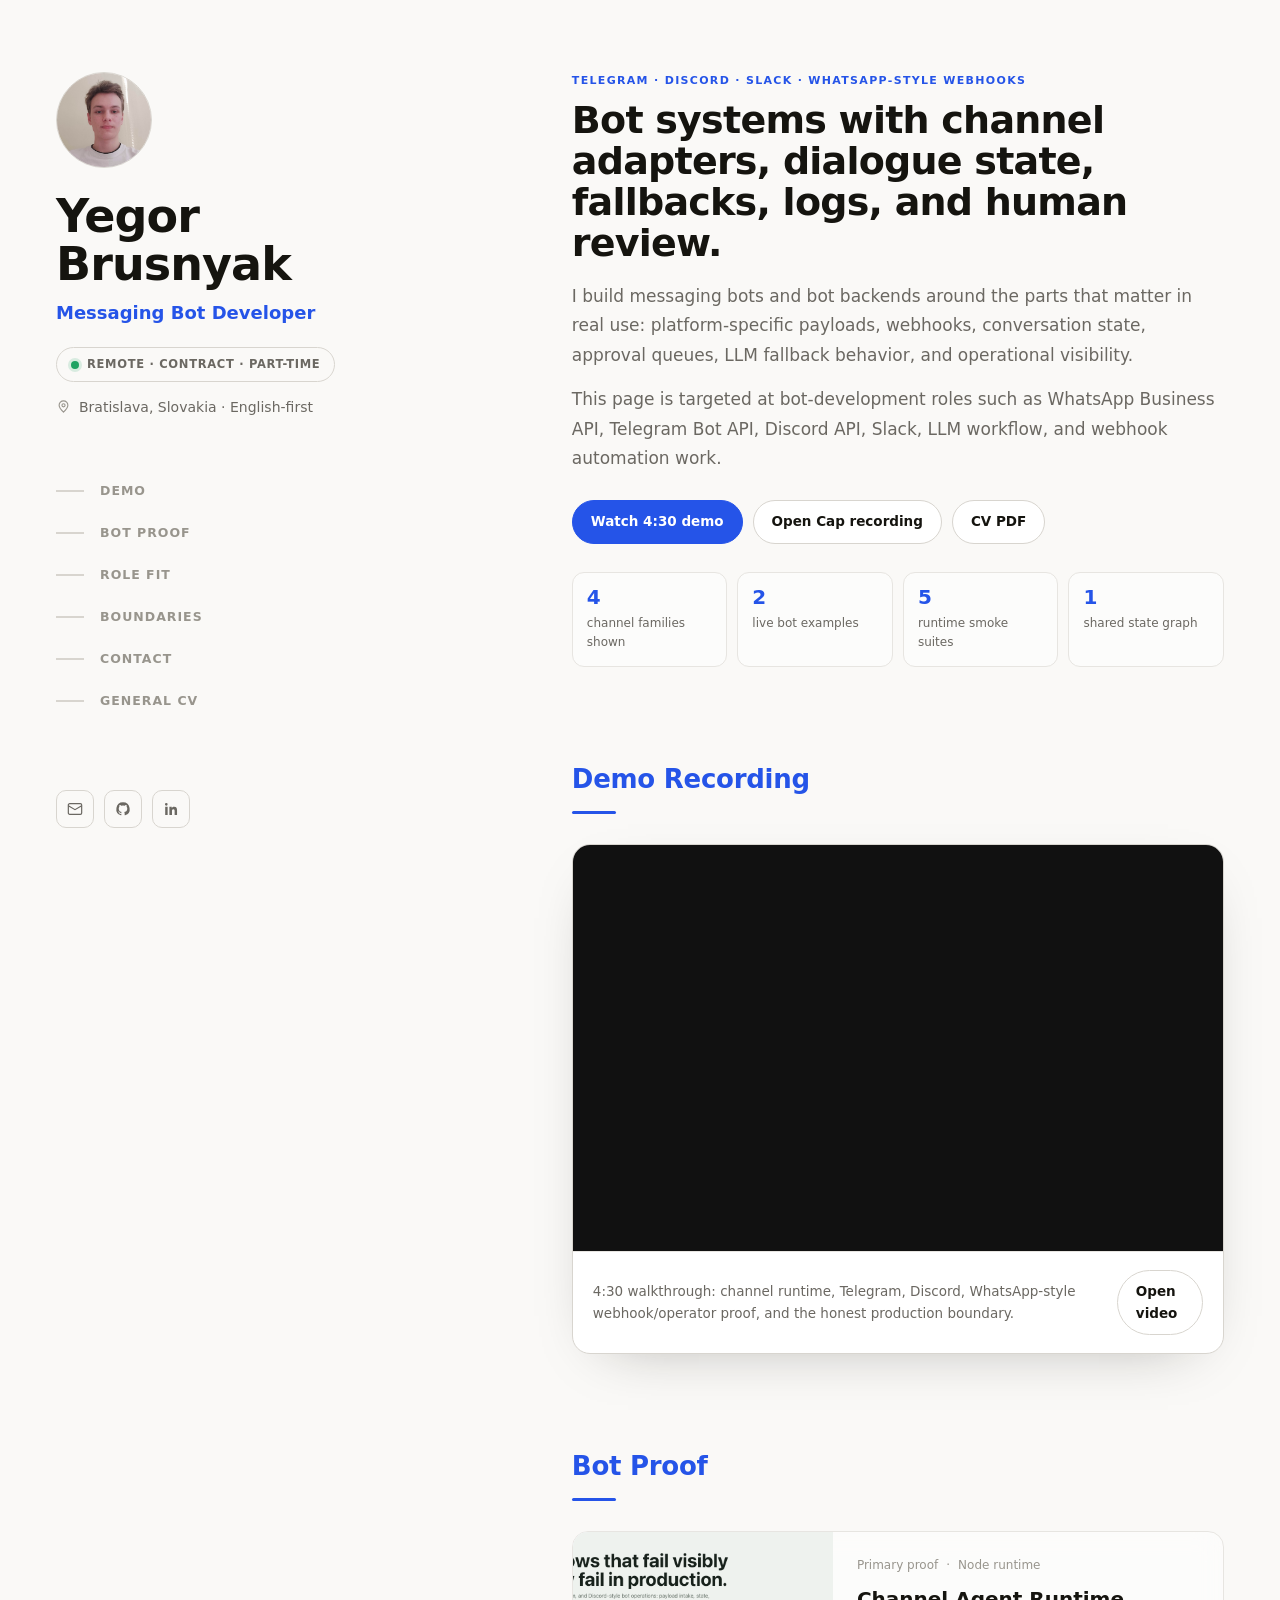
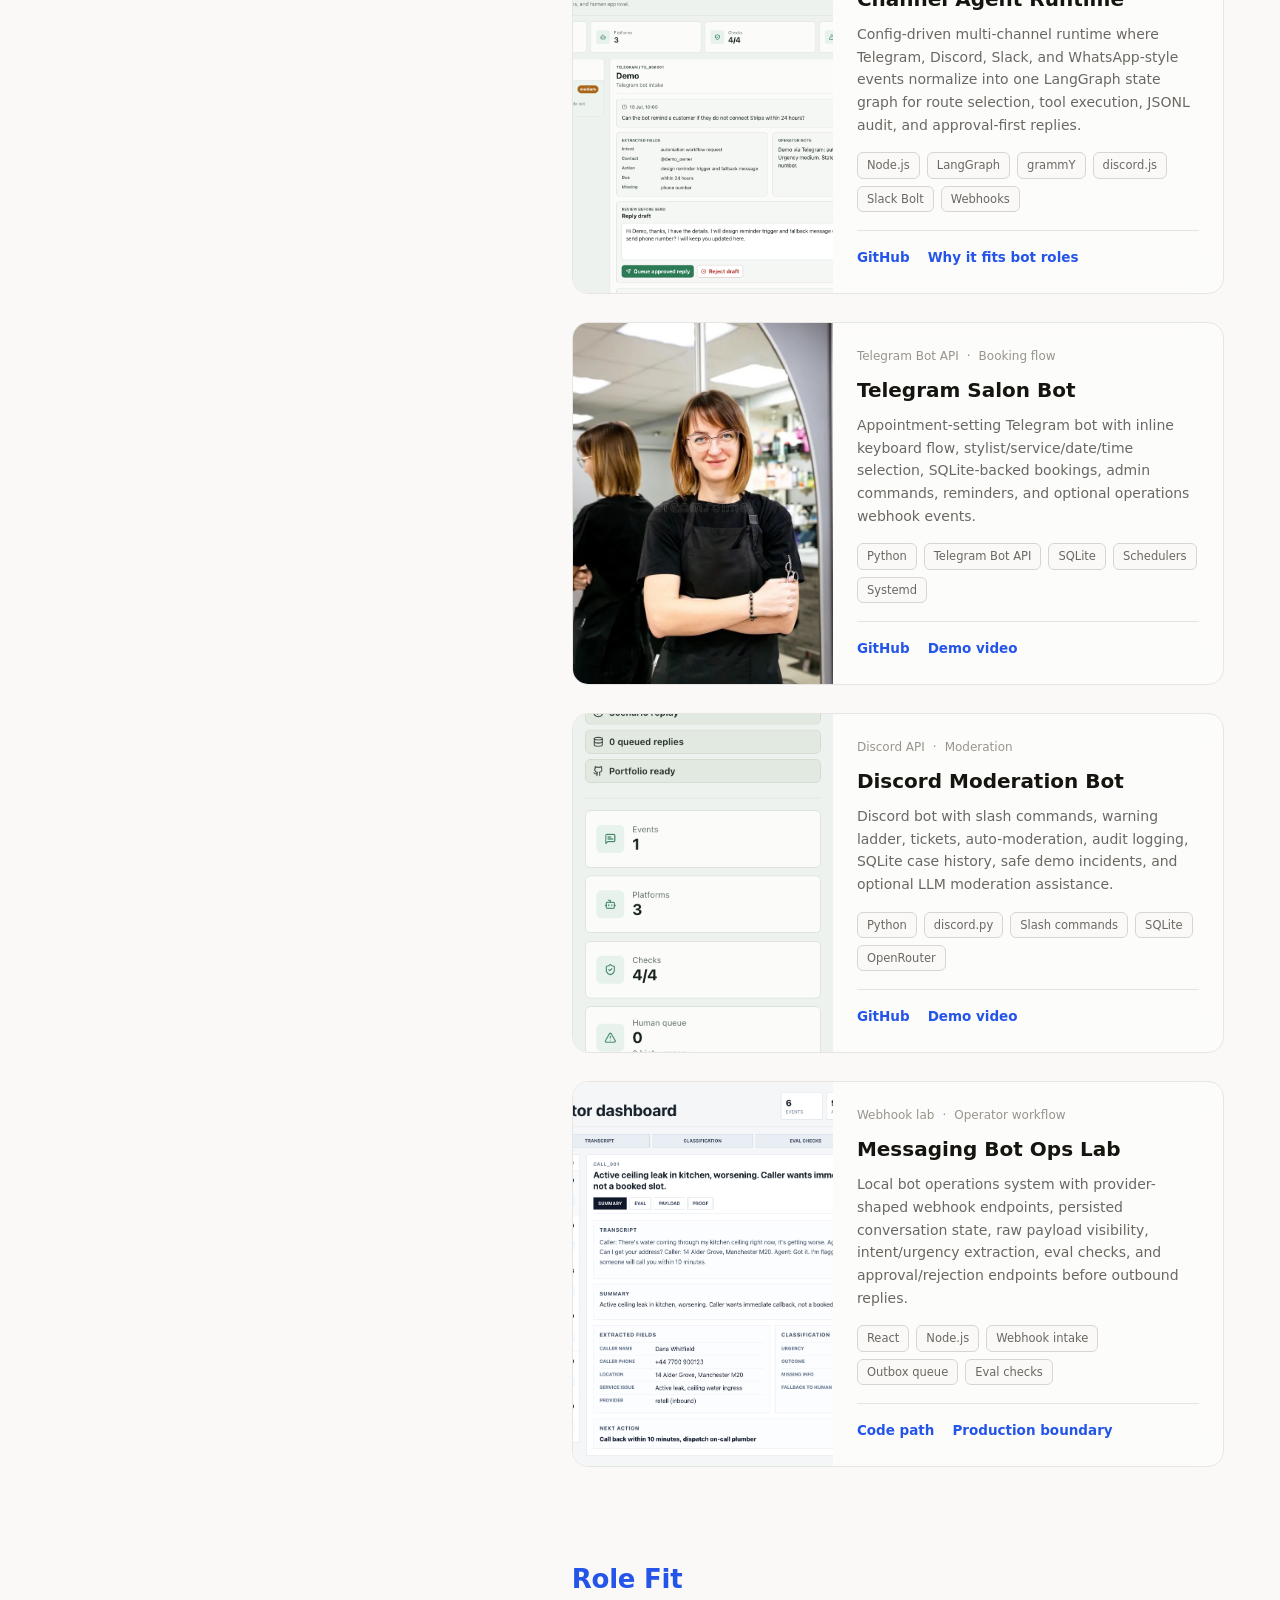
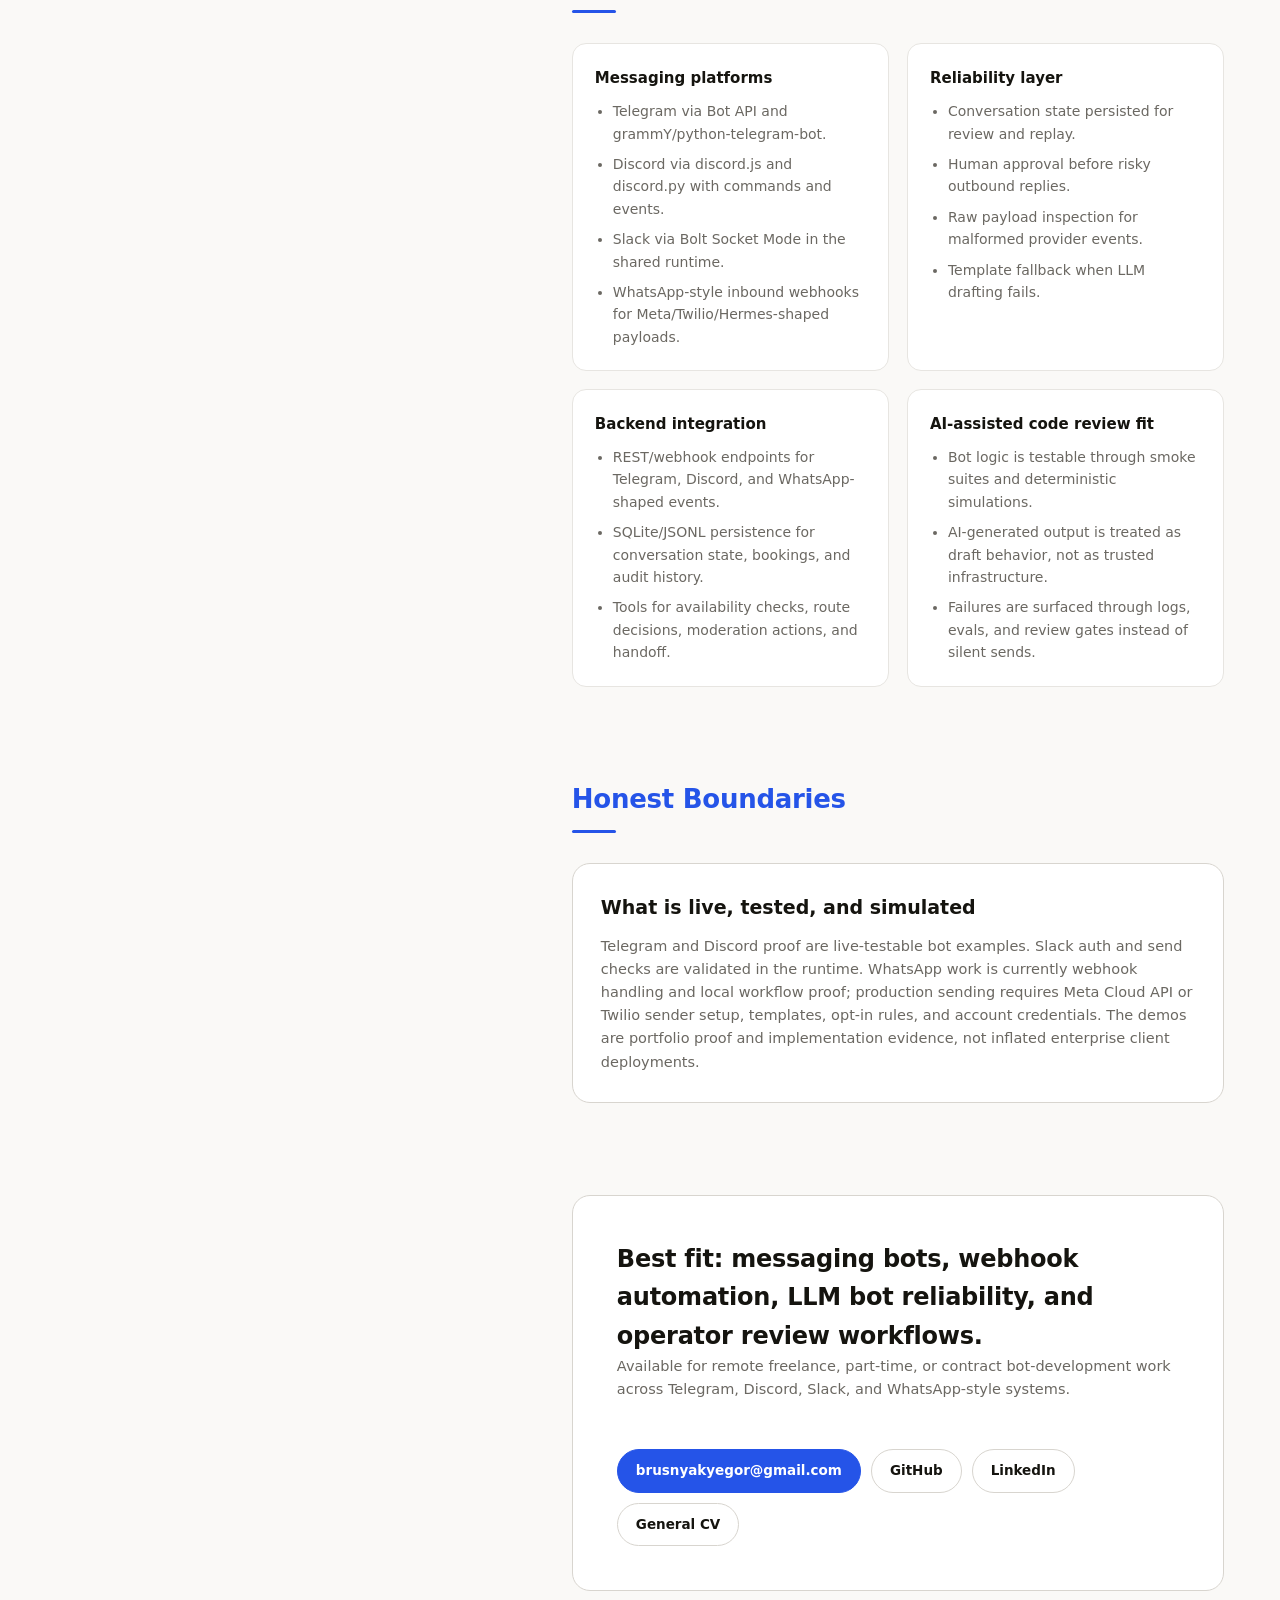
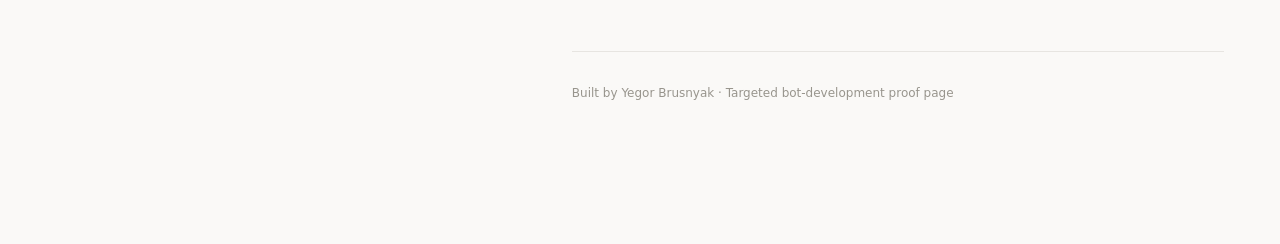
==== bot/index.html @ 36411462 "Add targeted bot proof CV page" ====
<!DOCTYPE html>
<html lang="en">
<head>
<meta charset="UTF-8">
<meta name="viewport" content="width=device-width, initial-scale=1.0">
<meta name="description" content="Yegor Brusnyak - messaging bot developer proof for Telegram, Discord, Slack, WhatsApp-style webhooks, LLM bot runtime, and operator workflows.">
<meta property="og:title" content="Yegor Brusnyak - Messaging Bot Developer">
<meta property="og:description" content="Telegram, Discord, Slack, WhatsApp-style webhooks, dialogue state, LLM fallback, logging, and approval-first bot workflows.">
<meta property="og:image" content="../assets/bot/messaging-ops-desktop.png">
<meta name="theme-color" content="#faf9f7">
<title>Yegor Brusnyak - Messaging Bot Developer</title>
<style>
  :root{
    --bg:#faf9f7;
    --panel:#ffffff;
    --border:#e7e5e1;
    --border-strong:#d8d5cf;
    --text:#15140f;
    --muted:#6b6862;
    --soft:#98958d;
    --accent:#2554e8;
    --accent-soft:rgba(37,84,232,0.08);
    --accent-line:rgba(37,84,232,0.18);
    --green:#1fa262;
    --sans:Inter,ui-sans-serif,system-ui,-apple-system,BlinkMacSystemFont,"Segoe UI",Arial,sans-serif;
  }
  *{box-sizing:border-box}
  html{scroll-behavior:smooth}
  body{margin:0;min-height:100vh;background:var(--bg);color:var(--text);font-family:var(--sans);line-height:1.6;-webkit-font-smoothing:antialiased}
  a{color:inherit;text-decoration:none}
  p,h1,h2,h3{margin:0}
  .page{max-width:1440px;margin:0 auto;padding:0 56px}
  .layout{display:flex;gap:72px}
  aside.sidebar{width:38%;min-width:320px;flex-shrink:0;position:sticky;top:0;align-self:flex-start;height:100vh;padding:72px 0;display:flex;flex-direction:column;justify-content:space-between}
  .portrait{width:96px;height:96px;border-radius:50%;overflow:hidden;border:1px solid var(--border-strong)}
  .portrait img{width:100%;height:100%;object-fit:cover;display:block}
  h1.name{font-size:46px;font-weight:800;letter-spacing:-0.02em;line-height:1.05;margin-top:24px}
  p.role{font-size:18px;font-weight:600;color:var(--accent);margin-top:10px}
  .status-pill{display:inline-flex;align-items:center;gap:8px;margin-top:20px;padding:7px 14px;border-radius:999px;border:1px solid var(--border-strong);font-size:11.5px;font-weight:700;letter-spacing:0.06em;text-transform:uppercase;color:var(--muted)}
  .status-dot{width:8px;height:8px;border-radius:50%;background:var(--green);box-shadow:0 0 0 3px rgba(31,162,98,0.15)}
  .loc-row{display:flex;align-items:center;gap:8px;margin-top:14px;font-size:14px;color:var(--muted)}
  .loc-row svg{width:15px;height:15px;color:var(--soft)}
  nav.side-nav{display:flex;flex-direction:column;margin-top:52px}
  nav.side-nav a{display:flex;align-items:center;gap:16px;padding:11px 0;font-size:12.5px;font-weight:700;letter-spacing:0.08em;text-transform:uppercase;color:var(--soft)}
  nav.side-nav a .tick{width:28px;height:2px;background:var(--border-strong);flex-shrink:0;transition:.2s}
  nav.side-nav a:hover{color:var(--text)}
  nav.side-nav a:hover .tick{width:44px;background:var(--accent)}
  .icon-row{display:flex;gap:10px}
  .icon-btn{width:38px;height:38px;border-radius:10px;display:flex;align-items:center;justify-content:center;border:1px solid var(--border-strong);color:var(--muted);transition:.15s}
  .icon-btn svg{width:16px;height:16px}
  .icon-btn:hover{border-color:var(--accent);color:var(--accent);background:var(--accent-soft)}
  main.content{width:62%;padding:72px 0 140px}
  section{padding-bottom:92px}
  section:last-of-type{padding-bottom:60px}
  .section-head{margin-bottom:30px}
  .eyebrow{font-size:11px;font-weight:800;letter-spacing:0.12em;text-transform:uppercase;color:var(--accent);margin-bottom:10px}
  h2.section-title{font-size:26px;font-weight:800;letter-spacing:-0.01em;color:var(--accent)}
  .section-underline{width:44px;height:3px;background:var(--accent);border-radius:2px;margin-top:10px}
  .hero h2{font-size:38px;line-height:1.08;letter-spacing:-0.02em;margin-bottom:18px}
  .hero p.lede{font-size:17px;line-height:1.75;color:var(--muted);max-width:66ch}
  .hero p.lede + p.lede{margin-top:14px}
  .hero-actions{display:flex;gap:10px;margin-top:26px;flex-wrap:wrap}
  .pill{display:inline-flex;align-items:center;gap:7px;padding:10px 18px;border-radius:999px;font-size:13.5px;font-weight:600;border:1px solid var(--border-strong);color:var(--text);background:var(--panel);transition:.15s}
  .pill.primary{background:var(--accent);border-color:var(--accent);color:#fff}
  .pill.primary:hover{opacity:.9}
  .pill:not(.primary):hover{border-color:var(--accent);color:var(--accent)}
  .proof-strip{display:grid;grid-template-columns:repeat(4,1fr);gap:10px;margin-top:28px}
  .proof-stat{border:1px solid var(--border);background:rgba(255,255,255,.52);border-radius:12px;padding:14px}
  .proof-stat strong{display:block;font-size:20px;line-height:1;color:var(--accent)}
  .proof-stat span{display:block;margin-top:7px;font-size:12px;color:var(--muted)}
  .video-frame{border:1px solid var(--border-strong);border-radius:18px;background:var(--panel);overflow:hidden;box-shadow:0 18px 60px -35px rgba(20,20,15,.4)}
  .video-aspect{aspect-ratio:16/10;background:#111}
  .video-aspect iframe{width:100%;height:100%;border:0;display:block}
  .video-caption{display:flex;align-items:center;justify-content:space-between;gap:16px;padding:18px 20px;border-top:1px solid var(--border)}
  .video-caption p{font-size:13.5px;color:var(--muted)}
  .project-grid{display:grid;grid-template-columns:1fr;gap:28px}
  .project-card{display:grid;grid-template-columns:minmax(220px,40%) 1fr;border:1px solid var(--border);border-radius:16px;overflow:hidden;background:rgba(255,255,255,.46);backdrop-filter:blur(14px);transition:.2s}
  .project-card:hover{border-color:var(--accent-line);box-shadow:0 14px 40px -24px rgba(20,20,15,.25);transform:translateY(-1px)}
  .project-media{min-height:230px;background:linear-gradient(135deg,#f1f3fb,#f8f6ee);position:relative}
  .project-media img{width:100%;height:100%;object-fit:cover;display:block;position:absolute;inset:0}
  .project-body{padding:24px}
  .project-meta{display:flex;align-items:center;gap:8px;font-size:12px;color:var(--soft);margin-bottom:8px}
  .project-body h3{font-size:20px;font-weight:750}
  .project-body p.desc{color:var(--muted);font-size:14px;margin-top:8px;line-height:1.62}
  .tags{display:flex;flex-wrap:wrap;gap:7px;margin-top:16px}
  .tags span{font-size:11.5px;color:var(--muted);border:1px solid var(--border-strong);padding:3px 9px;border-radius:6px;background:var(--bg)}
  .project-links{display:flex;gap:18px;flex-wrap:wrap;margin-top:18px;padding-top:16px;border-top:1px solid var(--border)}
  .project-links a{display:inline-flex;align-items:center;gap:7px;font-size:13.5px;font-weight:650;color:var(--accent)}
  .project-links a:hover{opacity:.72}
  .matrix{display:grid;grid-template-columns:1fr 1fr;gap:18px}
  .matrix-card{border:1px solid var(--border);background:var(--panel);border-radius:14px;padding:22px}
  .matrix-card h3{font-size:15px;font-weight:760;margin-bottom:10px}
  .matrix-card p,.matrix-card li{font-size:14px;color:var(--muted)}
  .matrix-card ul{margin:0;padding-left:18px;display:flex;flex-direction:column;gap:8px}
  .boundary{border:1px solid var(--border-strong);border-radius:18px;background:var(--panel);padding:28px}
  .boundary h3{font-size:19px;margin-bottom:12px}
  .boundary p{color:var(--muted);font-size:14.5px;max-width:70ch}
  .contact-card{border:1px solid var(--border-strong);border-radius:18px;background:var(--panel);padding:44px;display:flex;flex-direction:column;gap:22px;align-items:flex-start}
  .contact-card h2{font-size:24px;font-weight:800;max-width:34ch;letter-spacing:-0.01em}
  .contact-card p{color:var(--muted);font-size:14.5px}
  footer.foot{color:var(--soft);font-size:12px;padding-top:32px;border-top:1px solid var(--border)}
  @media (max-width:960px){
    .page{padding:0 20px}
    .layout{flex-direction:column;gap:0}
    aside.sidebar{width:100%;min-width:0;position:relative;height:auto;padding:44px 0 32px}
    main.content{width:100%;padding:0 0 90px}
    .proof-strip,.matrix{grid-template-columns:1fr 1fr}
    .project-card{grid-template-columns:1fr}
    .project-media{min-height:210px}
  }
  @media (max-width:620px){
    .hero h2{font-size:31px}
    .proof-strip,.matrix{grid-template-columns:1fr}
    .video-caption{align-items:flex-start;flex-direction:column}
    .contact-card{padding:28px}
  }
</style>
</head>
<body>
<div class="page">
  <div class="layout">
    <aside class="sidebar">
      <div>
        <div class="portrait"><img src="../assets/yegor-portrait.jpg" alt="Portrait of Yegor Brusnyak"></div>
        <h1 class="name">Yegor<br>Brusnyak</h1>
        <p class="role">Messaging Bot Developer</p>
        <div class="status-pill"><span class="status-dot"></span>Remote · Contract · Part-time</div>
        <div class="loc-row">
          <svg viewBox="0 0 24 24" fill="none" stroke="currentColor" stroke-width="1.8"><path d="M12 21s7-6.5 7-11a7 7 0 1 0-14 0c0 4.5 7 11 7 11Z"/><circle cx="12" cy="10" r="2.5"/></svg>
          Bratislava, Slovakia · English-first
        </div>
        <nav class="side-nav" aria-label="Section navigation">
          <a href="#demo"><span class="tick"></span>Demo</a>
          <a href="#projects"><span class="tick"></span>Bot Proof</a>
          <a href="#fit"><span class="tick"></span>Role Fit</a>
          <a href="#boundaries"><span class="tick"></span>Boundaries</a>
          <a href="#contact"><span class="tick"></span>Contact</a>
          <a href="../"><span class="tick"></span>General CV</a>
        </nav>
      </div>
      <div class="icon-row" aria-label="Profile links">
        <a class="icon-btn" href="mailto:brusnyakyegor@gmail.com" aria-label="Email" title="Email">
          <svg viewBox="0 0 24 24" fill="none" stroke="currentColor" stroke-width="1.8"><rect x="2" y="4" width="20" height="16" rx="2"/><path d="m2 7 10 6 10-6"/></svg>
        </a>
        <a class="icon-btn" href="https://github.com/brusnyak" target="_blank" rel="noopener" aria-label="GitHub" title="GitHub">
          <svg viewBox="0 0 24 24" fill="currentColor"><path d="M12 2a10 10 0 0 0-3.16 19.49c.5.09.68-.22.68-.48v-1.7c-2.78.6-3.37-1.34-3.37-1.34-.46-1.16-1.11-1.47-1.11-1.47-.9-.62.07-.6.07-.6 1 .07 1.53 1.03 1.53 1.03.9 1.52 2.34 1.08 2.91.83.09-.65.35-1.09.63-1.34-2.22-.25-4.56-1.11-4.56-4.94 0-1.09.39-1.98 1.03-2.68-.1-.25-.45-1.27.1-2.65 0 0 .84-.27 2.75 1.02a9.4 9.4 0 0 1 5 0c1.91-1.3 2.75-1.02 2.75-1.02.55 1.38.2 2.4.1 2.65.64.7 1.03 1.59 1.03 2.68 0 3.84-2.34 4.68-4.57 4.93.36.31.68.92.68 1.85v2.74c0 .27.18.58.69.48A10 10 0 0 0 12 2Z"/></svg>
        </a>
        <a class="icon-btn" href="https://linkedin.com/in/yegor-brusnyak" target="_blank" rel="noopener" aria-label="LinkedIn" title="LinkedIn">
          <svg viewBox="0 0 24 24" fill="currentColor"><path d="M6.94 5a2 2 0 1 1-4-.02 2 2 0 0 1 4 .02ZM3.3 8.75h3.66V21H3.3V8.75Zm6.28 0h3.51v1.68h.05c.49-.92 1.7-1.9 3.5-1.9 3.75 0 4.44 2.47 4.44 5.68V21h-3.66v-5.5c0-1.31-.02-3-1.83-3-1.83 0-2.11 1.43-2.11 2.9V21H9.58V8.75Z"/></svg>
        </a>
      </div>
    </aside>

    <main class="content">
      <section class="hero" id="top">
        <div class="eyebrow">Telegram · Discord · Slack · WhatsApp-style Webhooks</div>
        <h2>Bot systems with channel adapters, dialogue state, fallbacks, logs, and human review.</h2>
        <p class="lede">I build messaging bots and bot backends around the parts that matter in real use: platform-specific payloads, webhooks, conversation state, approval queues, LLM fallback behavior, and operational visibility.</p>
        <p class="lede">This page is targeted at bot-development roles such as WhatsApp Business API, Telegram Bot API, Discord API, Slack, LLM workflow, and webhook automation work.</p>
        <div class="hero-actions">
          <a class="pill primary" href="#demo">Watch 4:30 demo</a>
          <a class="pill" href="https://cap.link/wev10nak3j6y2cw" target="_blank" rel="noopener">Open Cap recording</a>
          <a class="pill" href="../assets/yegor-brusnyak-cv.pdf" target="_blank" rel="noopener">CV PDF</a>
        </div>
        <div class="proof-strip" aria-label="Proof summary">
          <div class="proof-stat"><strong>4</strong><span>channel families shown</span></div>
          <div class="proof-stat"><strong>2</strong><span>live bot examples</span></div>
          <div class="proof-stat"><strong>5</strong><span>runtime smoke suites</span></div>
          <div class="proof-stat"><strong>1</strong><span>shared state graph</span></div>
        </div>
      </section>

      <section id="demo">
        <div class="section-head">
          <h2 class="section-title">Demo Recording</h2>
          <div class="section-underline"></div>
        </div>
        <div class="video-frame">
          <div class="video-aspect">
            <iframe src="https://cap.so/embed/wev10nak3j6y2cw" title="Bot Demo by Yegor Brusnyak" allow="fullscreen; picture-in-picture" allowfullscreen loading="lazy"></iframe>
          </div>
          <div class="video-caption">
            <p>4:30 walkthrough: channel runtime, Telegram, Discord, WhatsApp-style webhook/operator proof, and the honest production boundary.</p>
            <a class="pill" href="https://cap.link/wev10nak3j6y2cw" target="_blank" rel="noopener">Open video</a>
          </div>
        </div>
      </section>

      <section id="projects">
        <div class="section-head">
          <h2 class="section-title">Bot Proof</h2>
          <div class="section-underline"></div>
        </div>
        <div class="project-grid">
          <article class="project-card">
            <div class="project-media"><img src="../assets/bot/messaging-ops-desktop.png" alt="Messaging Bot Ops Lab dashboard"></div>
            <div class="project-body">
              <div class="project-meta"><span>Primary proof</span><span>·</span><span>Node runtime</span></div>
              <h3>Channel Agent Runtime</h3>
              <p class="desc">Config-driven multi-channel runtime where Telegram, Discord, Slack, and WhatsApp-style events normalize into one LangGraph state graph for route selection, tool execution, JSONL audit, and approval-first replies.</p>
              <div class="tags"><span>Node.js</span><span>LangGraph</span><span>grammY</span><span>discord.js</span><span>Slack Bolt</span><span>Webhooks</span></div>
              <div class="project-links">
                <a href="https://github.com/brusnyak/channel-agent-runtime" target="_blank" rel="noopener">GitHub</a>
                <a href="#fit">Why it fits bot roles</a>
              </div>
            </div>
          </article>

          <article class="project-card">
            <div class="project-media"><img src="../assets/bot/telegram-salon.jpg" alt="Telegram Salon Bot booking flow"></div>
            <div class="project-body">
              <div class="project-meta"><span>Telegram Bot API</span><span>·</span><span>Booking flow</span></div>
              <h3>Telegram Salon Bot</h3>
              <p class="desc">Appointment-setting Telegram bot with inline keyboard flow, stylist/service/date/time selection, SQLite-backed bookings, admin commands, reminders, and optional operations webhook events.</p>
              <div class="tags"><span>Python</span><span>Telegram Bot API</span><span>SQLite</span><span>Schedulers</span><span>Systemd</span></div>
              <div class="project-links">
                <a href="https://github.com/brusnyak/telegram-salon-bot" target="_blank" rel="noopener">GitHub</a>
                <a href="https://youtu.be/tlSO3s49Gfw" target="_blank" rel="noopener">Demo video</a>
              </div>
            </div>
          </article>

          <article class="project-card">
            <div class="project-media"><img src="../assets/bot/messaging-ops-mobile.png" alt="Mobile view of messaging bot operator dashboard"></div>
            <div class="project-body">
              <div class="project-meta"><span>Discord API</span><span>·</span><span>Moderation</span></div>
              <h3>Discord Moderation Bot</h3>
              <p class="desc">Discord bot with slash commands, warning ladder, tickets, auto-moderation, audit logging, SQLite case history, safe demo incidents, and optional LLM moderation assistance.</p>
              <div class="tags"><span>Python</span><span>discord.py</span><span>Slash commands</span><span>SQLite</span><span>OpenRouter</span></div>
              <div class="project-links">
                <a href="https://github.com/brusnyak/discord-mod-bot" target="_blank" rel="noopener">GitHub</a>
                <a href="https://youtu.be/f7ZKzBm6PHg" target="_blank" rel="noopener">Demo video</a>
              </div>
            </div>
          </article>

          <article class="project-card">
            <div class="project-media"><img src="../assets/bot/real-call-lab-desktop.png" alt="Real call recovery lab dashboard"></div>
            <div class="project-body">
              <div class="project-meta"><span>Webhook lab</span><span>·</span><span>Operator workflow</span></div>
              <h3>Messaging Bot Ops Lab</h3>
              <p class="desc">Local bot operations system with provider-shaped webhook endpoints, persisted conversation state, raw payload visibility, intent/urgency extraction, eval checks, and approval/rejection endpoints before outbound replies.</p>
              <div class="tags"><span>React</span><span>Node.js</span><span>Webhook intake</span><span>Outbox queue</span><span>Eval checks</span></div>
              <div class="project-links">
                <a href="https://github.com/brusnyak/jobiz/tree/main/apps/messaging-bot-ops-lab" target="_blank" rel="noopener">Code path</a>
                <a href="#boundaries">Production boundary</a>
              </div>
            </div>
          </article>
        </div>
      </section>

      <section id="fit">
        <div class="section-head">
          <h2 class="section-title">Role Fit</h2>
          <div class="section-underline"></div>
        </div>
        <div class="matrix">
          <div class="matrix-card">
            <h3>Messaging platforms</h3>
            <ul>
              <li>Telegram via Bot API and grammY/python-telegram-bot.</li>
              <li>Discord via discord.js and discord.py with commands and events.</li>
              <li>Slack via Bolt Socket Mode in the shared runtime.</li>
              <li>WhatsApp-style inbound webhooks for Meta/Twilio/Hermes-shaped payloads.</li>
            </ul>
          </div>
          <div class="matrix-card">
            <h3>Reliability layer</h3>
            <ul>
              <li>Conversation state persisted for review and replay.</li>
              <li>Human approval before risky outbound replies.</li>
              <li>Raw payload inspection for malformed provider events.</li>
              <li>Template fallback when LLM drafting fails.</li>
            </ul>
          </div>
          <div class="matrix-card">
            <h3>Backend integration</h3>
            <ul>
              <li>REST/webhook endpoints for Telegram, Discord, and WhatsApp-shaped events.</li>
              <li>SQLite/JSONL persistence for conversation state, bookings, and audit history.</li>
              <li>Tools for availability checks, route decisions, moderation actions, and handoff.</li>
            </ul>
          </div>
          <div class="matrix-card">
            <h3>AI-assisted code review fit</h3>
            <ul>
              <li>Bot logic is testable through smoke suites and deterministic simulations.</li>
              <li>AI-generated output is treated as draft behavior, not as trusted infrastructure.</li>
              <li>Failures are surfaced through logs, evals, and review gates instead of silent sends.</li>
            </ul>
          </div>
        </div>
      </section>

      <section id="boundaries">
        <div class="section-head">
          <h2 class="section-title">Honest Boundaries</h2>
          <div class="section-underline"></div>
        </div>
        <div class="boundary">
          <h3>What is live, tested, and simulated</h3>
          <p>Telegram and Discord proof are live-testable bot examples. Slack auth and send checks are validated in the runtime. WhatsApp work is currently webhook handling and local workflow proof; production sending requires Meta Cloud API or Twilio sender setup, templates, opt-in rules, and account credentials. The demos are portfolio proof and implementation evidence, not inflated enterprise client deployments.</p>
        </div>
      </section>

      <section id="contact">
        <div class="contact-card">
          <div>
            <h2>Best fit: messaging bots, webhook automation, LLM bot reliability, and operator review workflows.</h2>
            <p>Available for remote freelance, part-time, or contract bot-development work across Telegram, Discord, Slack, and WhatsApp-style systems.</p>
          </div>
          <div class="hero-actions">
            <a class="pill primary" href="mailto:brusnyakyegor@gmail.com">brusnyakyegor@gmail.com</a>
            <a class="pill" href="https://github.com/brusnyak" target="_blank" rel="noopener">GitHub</a>
            <a class="pill" href="https://linkedin.com/in/yegor-brusnyak" target="_blank" rel="noopener">LinkedIn</a>
            <a class="pill" href="../">General CV</a>
          </div>
        </div>
      </section>

      <footer class="foot">Built by Yegor Brusnyak · Targeted bot-development proof page</footer>
    </main>
  </div>
</div>
</body>
</html>
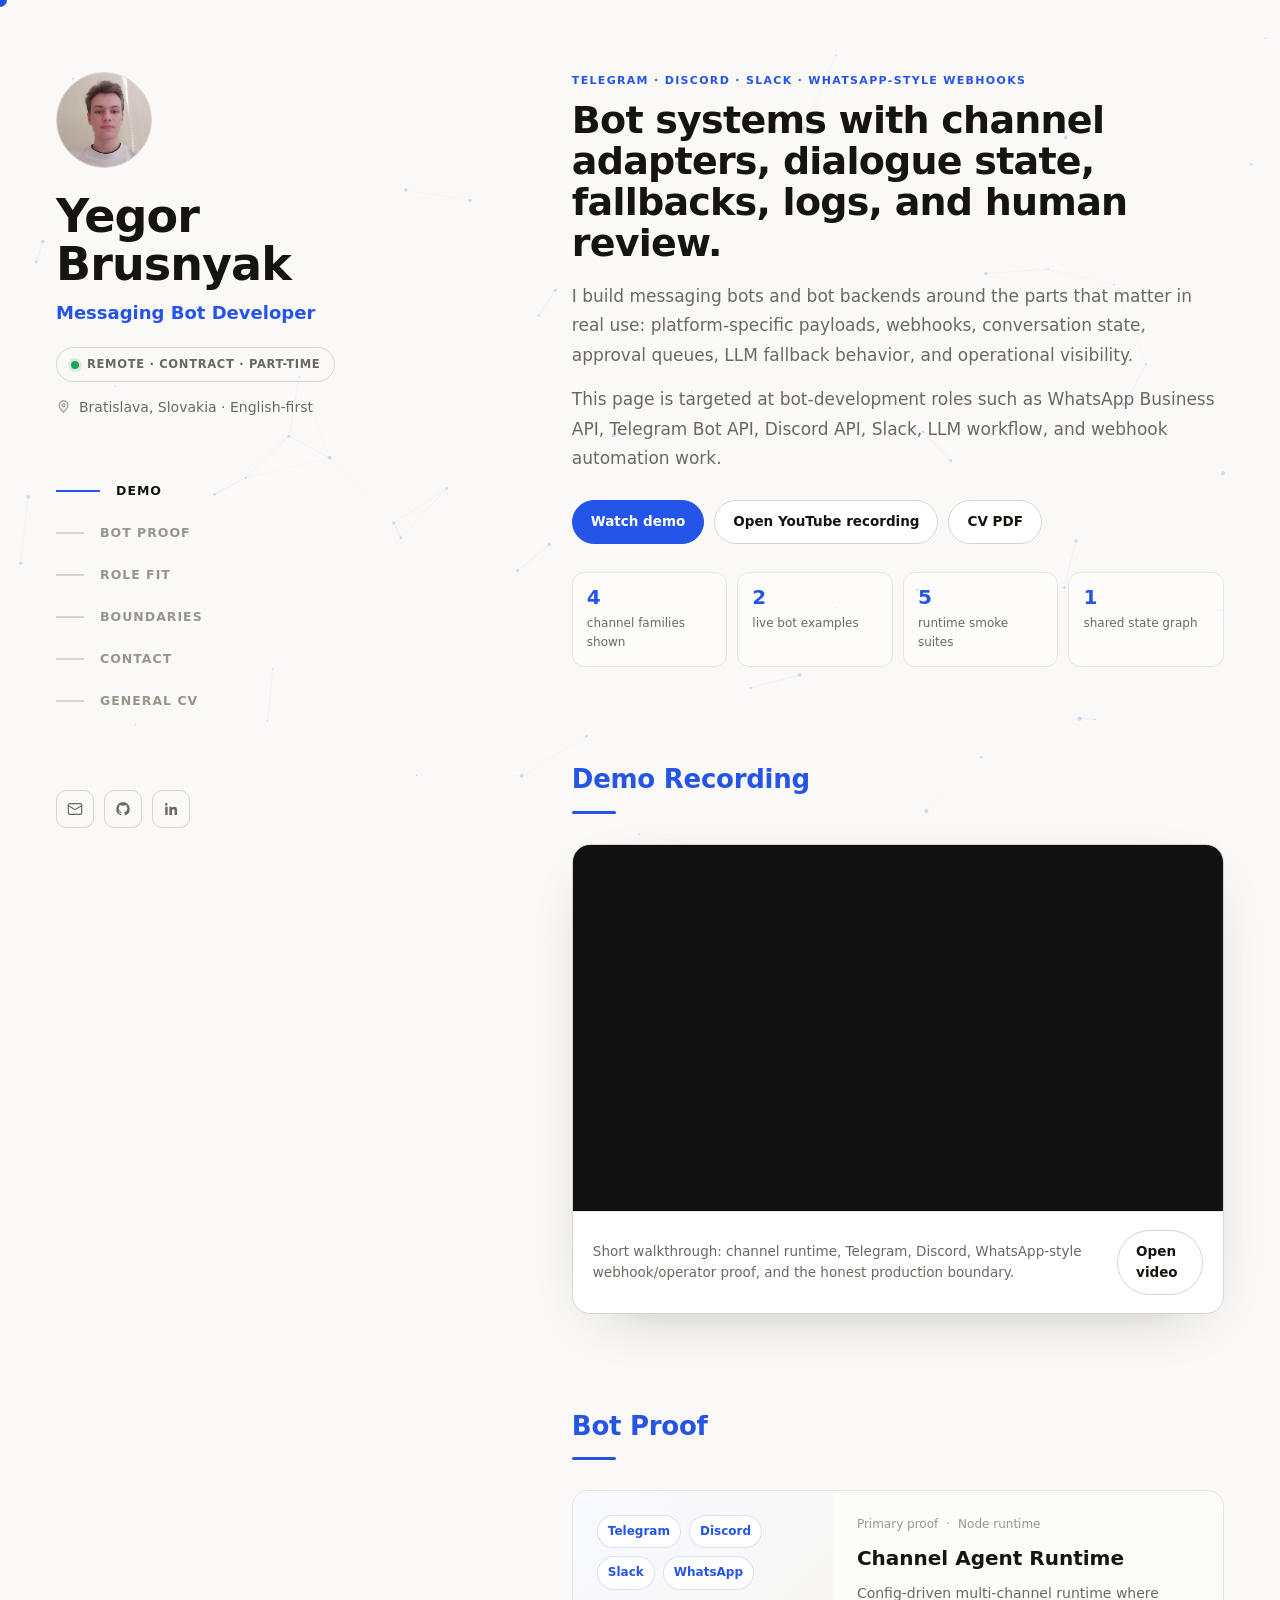
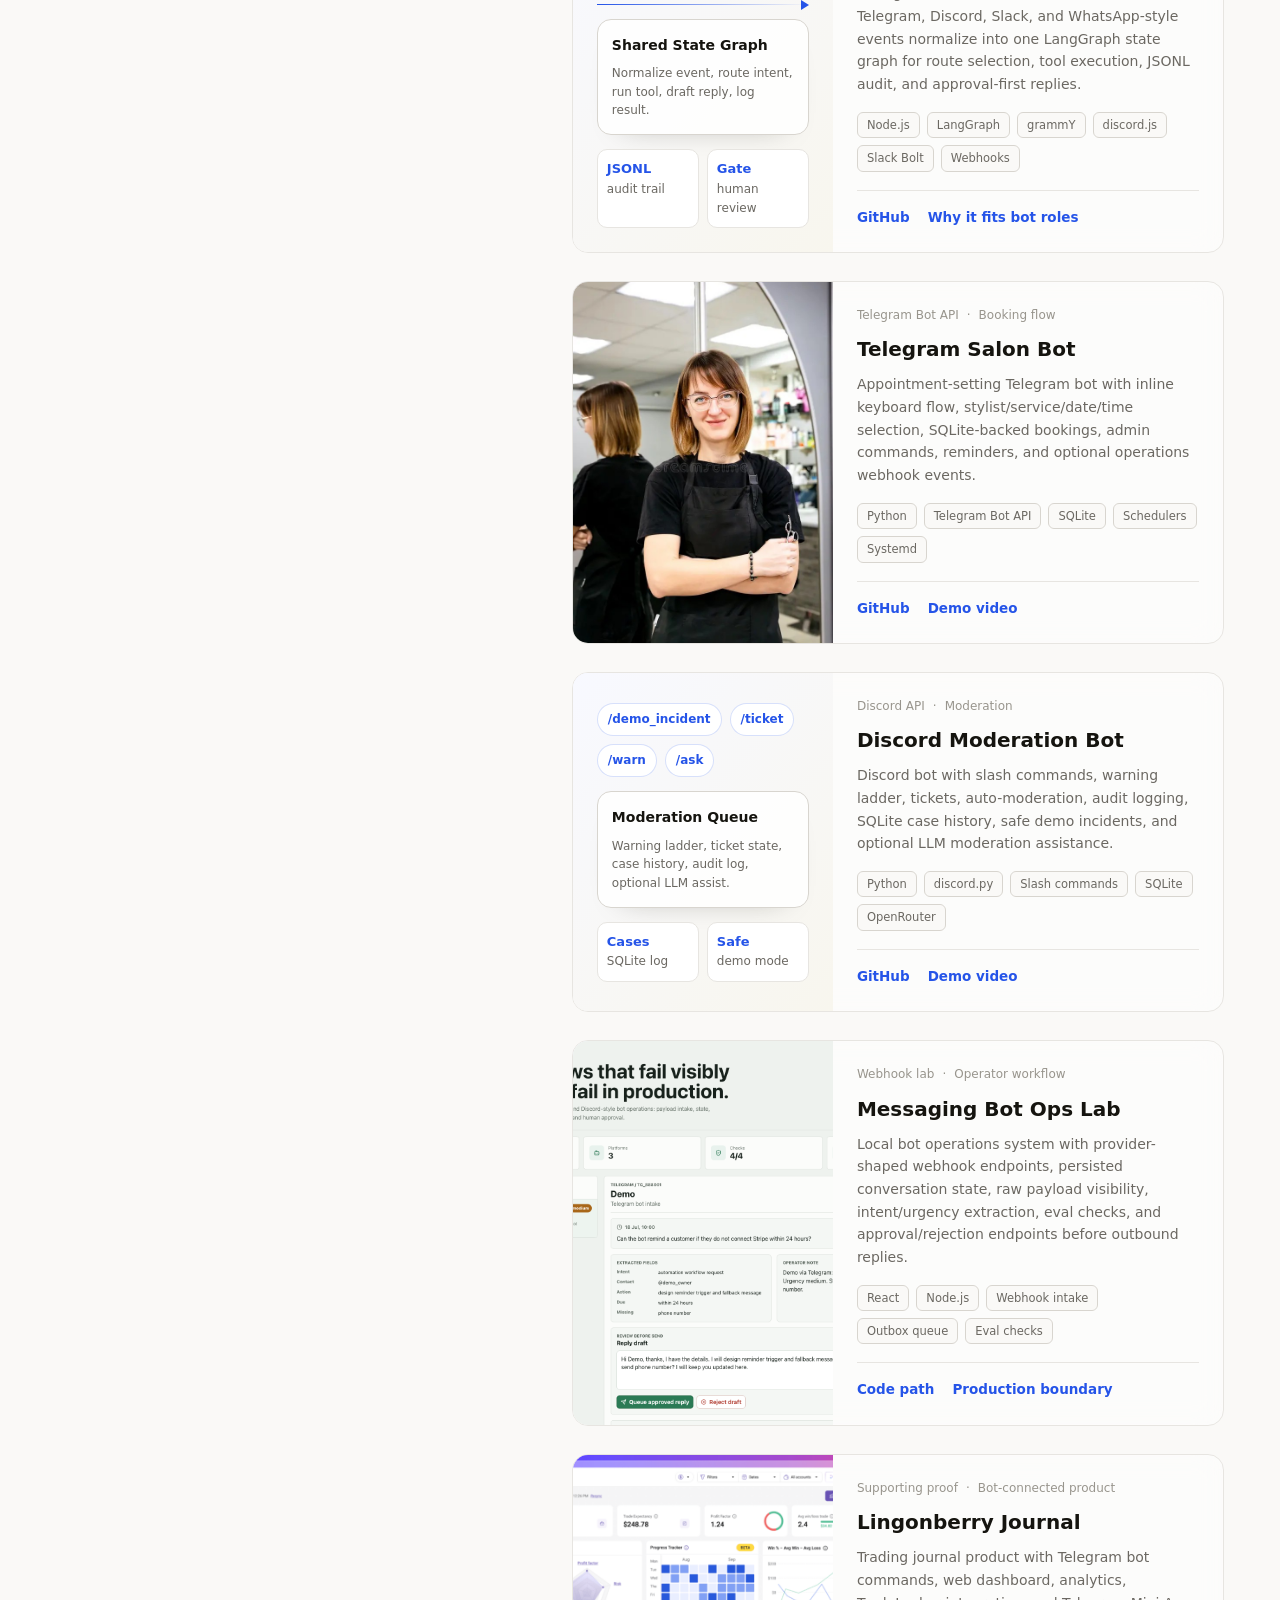
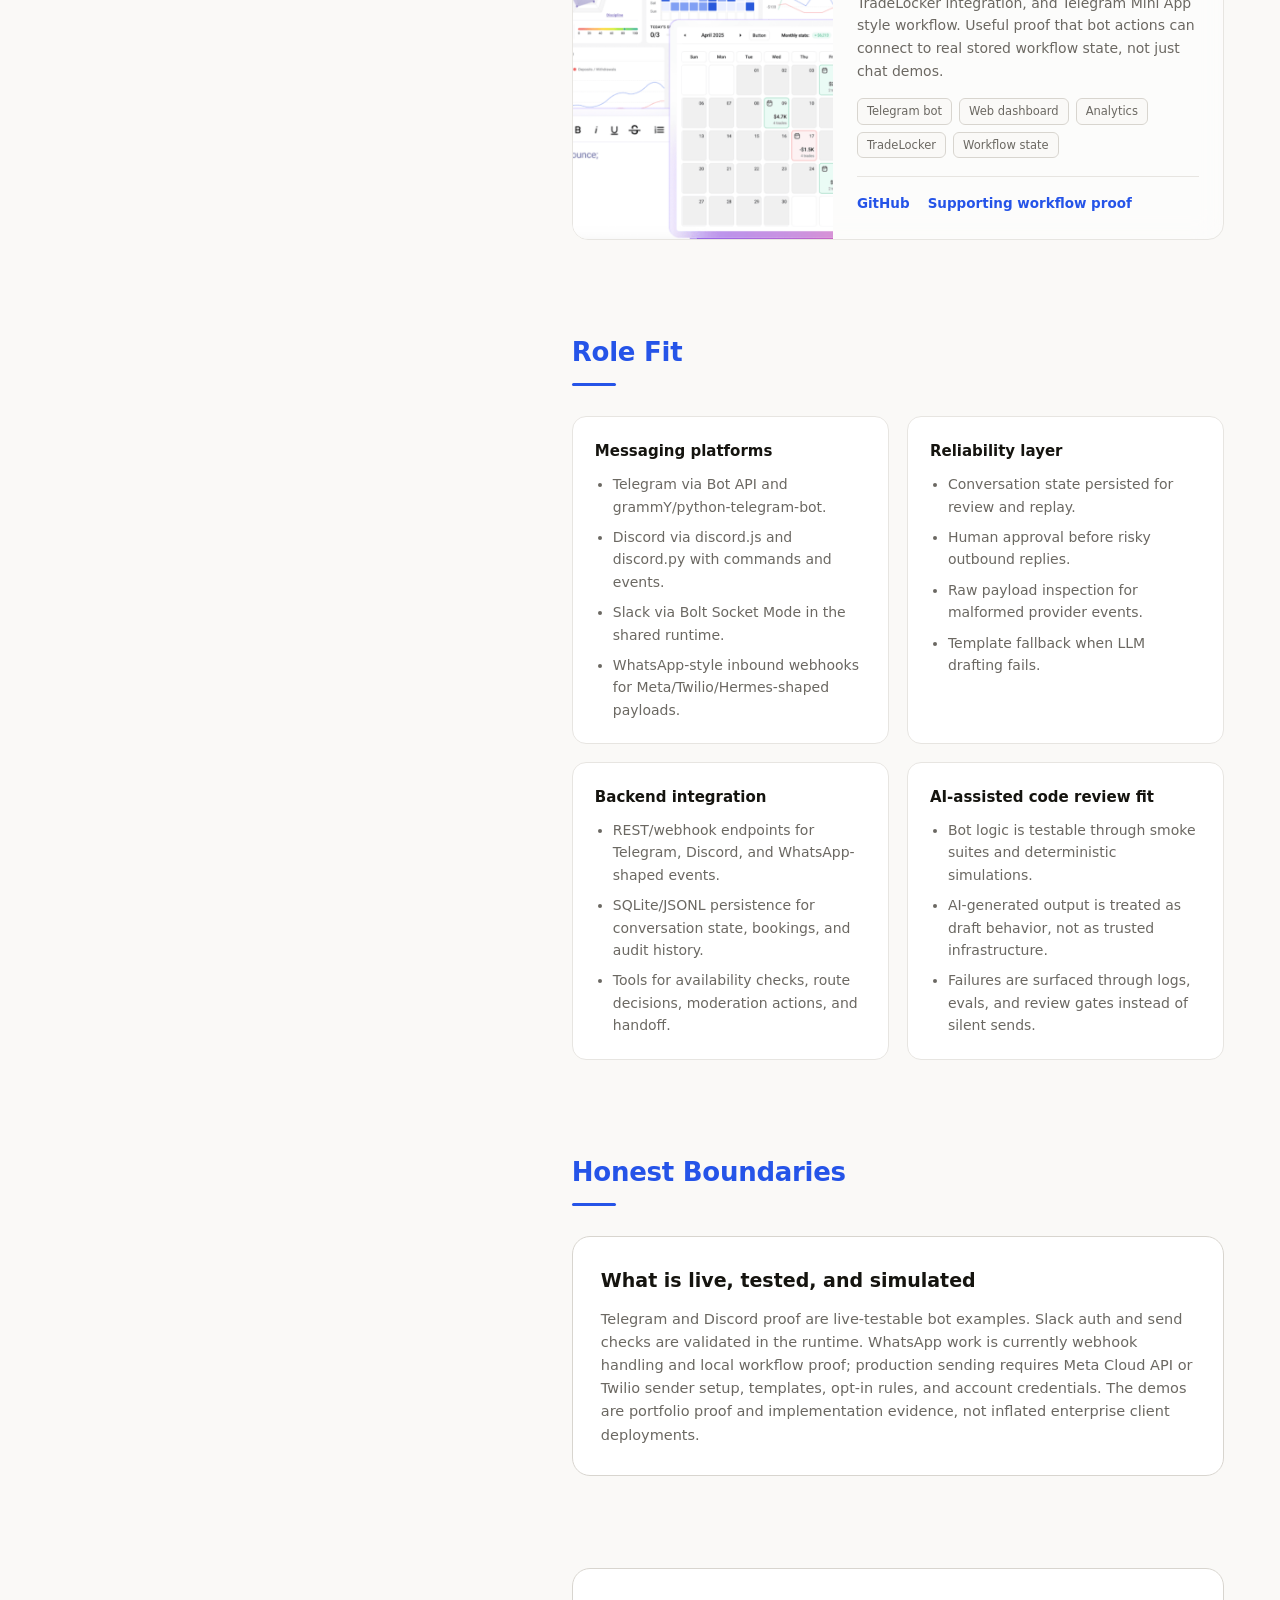
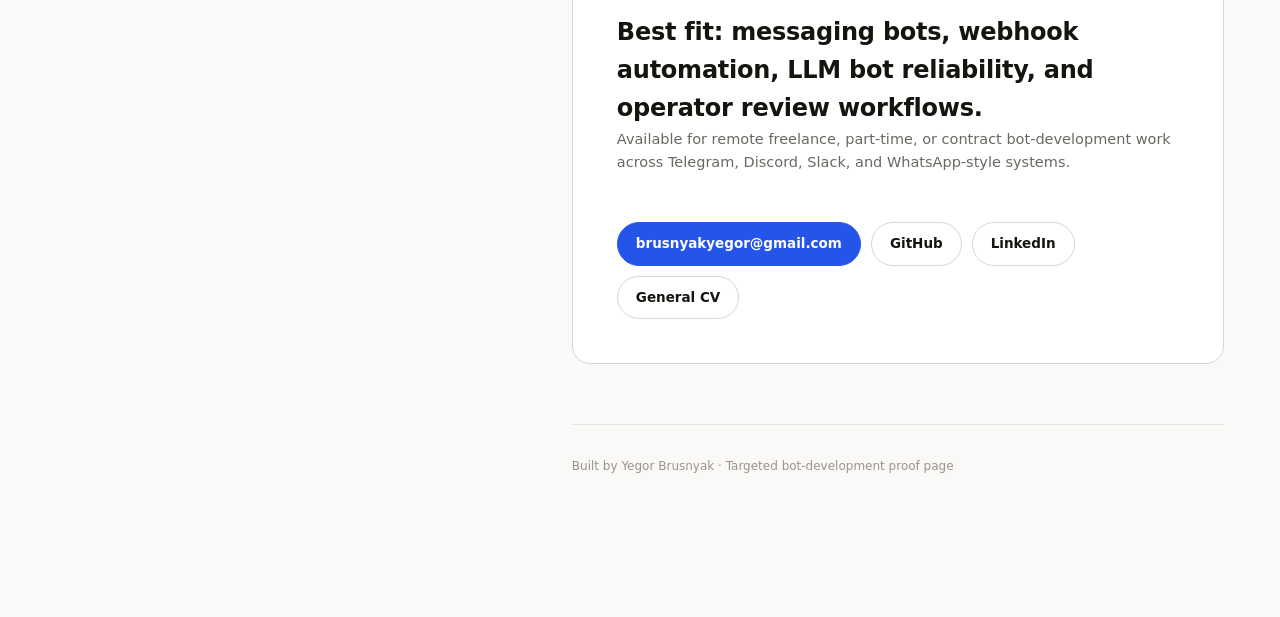
==== commit 21a47884: "Improve bot CV proof page" ====
--- a/bot/index.html
+++ b/bot/index.html
@@ -8,6 +8,7 @@
 <meta property="og:description" content="Telegram, Discord, Slack, WhatsApp-style webhooks, dialogue state, LLM fallback, logging, and approval-first bot workflows.">
 <meta property="og:image" content="../assets/bot/messaging-ops-desktop.png">
 <meta name="theme-color" content="#faf9f7">
+<link rel="icon" href="data:,">
 <title>Yegor Brusnyak - Messaging Bot Developer</title>
 <style>
   :root{
@@ -26,10 +27,15 @@
   }
   *{box-sizing:border-box}
   html{scroll-behavior:smooth}
-  body{margin:0;min-height:100vh;background:var(--bg);color:var(--text);font-family:var(--sans);line-height:1.6;-webkit-font-smoothing:antialiased}
+  body{margin:0;min-height:100vh;background:var(--bg);color:var(--text);font-family:var(--sans);line-height:1.6;-webkit-font-smoothing:antialiased;cursor:none}
   a{color:inherit;text-decoration:none}
   p,h1,h2,h3{margin:0}
-  .page{max-width:1440px;margin:0 auto;padding:0 56px}
+  #bg-canvas{position:fixed;inset:0;width:100%;height:100%;z-index:0;pointer-events:none}
+  #cursor-dot{position:fixed;top:0;left:0;width:14px;height:14px;border-radius:50%;background:var(--accent);pointer-events:none;z-index:9999;transform:translate(-50%,-50%);transition:transform .12s ease-out;mix-blend-mode:multiply}
+  @media (hover:none){body{cursor:auto}#cursor-dot{display:none}}
+  .cursor-ripple{position:fixed;top:0;left:0;width:14px;height:14px;border-radius:50%;border:1.5px solid var(--accent);pointer-events:none;z-index:9998;transform:translate(-50%,-50%);animation:ripple .5s ease-out forwards}
+  @keyframes ripple{from{width:14px;height:14px;opacity:.7}to{width:46px;height:46px;opacity:0}}
+  .page{max-width:1440px;margin:0 auto;padding:0 56px;position:relative;z-index:1}
   .layout{display:flex;gap:72px}
   aside.sidebar{width:38%;min-width:320px;flex-shrink:0;position:sticky;top:0;align-self:flex-start;height:100vh;padding:72px 0;display:flex;flex-direction:column;justify-content:space-between}
   .portrait{width:96px;height:96px;border-radius:50%;overflow:hidden;border:1px solid var(--border-strong)}
@@ -43,8 +49,8 @@
   nav.side-nav{display:flex;flex-direction:column;margin-top:52px}
   nav.side-nav a{display:flex;align-items:center;gap:16px;padding:11px 0;font-size:12.5px;font-weight:700;letter-spacing:0.08em;text-transform:uppercase;color:var(--soft)}
   nav.side-nav a .tick{width:28px;height:2px;background:var(--border-strong);flex-shrink:0;transition:.2s}
-  nav.side-nav a:hover{color:var(--text)}
-  nav.side-nav a:hover .tick{width:44px;background:var(--accent)}
+  nav.side-nav a.active,nav.side-nav a:hover{color:var(--text)}
+  nav.side-nav a.active .tick,nav.side-nav a:hover .tick{width:44px;background:var(--accent)}
   .icon-row{display:flex;gap:10px}
   .icon-btn{width:38px;height:38px;border-radius:10px;display:flex;align-items:center;justify-content:center;border:1px solid var(--border-strong);color:var(--muted);transition:.15s}
   .icon-btn svg{width:16px;height:16px}
@@ -69,15 +75,27 @@
   .proof-stat strong{display:block;font-size:20px;line-height:1;color:var(--accent)}
   .proof-stat span{display:block;margin-top:7px;font-size:12px;color:var(--muted)}
   .video-frame{border:1px solid var(--border-strong);border-radius:18px;background:var(--panel);overflow:hidden;box-shadow:0 18px 60px -35px rgba(20,20,15,.4)}
-  .video-aspect{aspect-ratio:16/10;background:#111}
+  .video-aspect{aspect-ratio:16/9;background:#111}
   .video-aspect iframe{width:100%;height:100%;border:0;display:block}
   .video-caption{display:flex;align-items:center;justify-content:space-between;gap:16px;padding:18px 20px;border-top:1px solid var(--border)}
   .video-caption p{font-size:13.5px;color:var(--muted)}
   .project-grid{display:grid;grid-template-columns:1fr;gap:28px}
-  .project-card{display:grid;grid-template-columns:minmax(220px,40%) 1fr;border:1px solid var(--border);border-radius:16px;overflow:hidden;background:rgba(255,255,255,.46);backdrop-filter:blur(14px);transition:.2s}
+  .project-card{display:grid;grid-template-columns:minmax(220px,40%) 1fr;border:1px solid var(--border);border-radius:16px;overflow:hidden;background:rgba(255,255,255,.46);backdrop-filter:blur(14px);-webkit-backdrop-filter:blur(14px);transition:.2s}
   .project-card:hover{border-color:var(--accent-line);box-shadow:0 14px 40px -24px rgba(20,20,15,.25);transform:translateY(-1px)}
   .project-media{min-height:230px;background:linear-gradient(135deg,#f1f3fb,#f8f6ee);position:relative}
   .project-media img{width:100%;height:100%;object-fit:cover;display:block;position:absolute;inset:0}
+  .visual-card{position:absolute;inset:0;display:flex;align-items:center;justify-content:center;padding:24px;background:linear-gradient(135deg,#f8f9ff,#f8f6ee)}
+  .runtime-visual,.discord-visual{width:100%;height:100%;display:flex;flex-direction:column;gap:14px;justify-content:center}
+  .channel-row,.command-row{display:flex;flex-wrap:wrap;gap:8px}
+  .channel-chip,.command-chip{border:1px solid var(--accent-line);background:#fff;color:var(--accent);font-size:12px;font-weight:750;border-radius:999px;padding:6px 10px}
+  .flow-arrow{height:2px;background:linear-gradient(90deg,var(--accent),rgba(37,84,232,0));position:relative}
+  .flow-arrow:after{content:"";position:absolute;right:0;top:-4px;border-left:8px solid var(--accent);border-top:5px solid transparent;border-bottom:5px solid transparent}
+  .graph-box,.discord-box{border:1px solid var(--border-strong);border-radius:14px;background:rgba(255,255,255,.86);padding:14px;box-shadow:0 14px 30px -26px rgba(20,20,15,.4)}
+  .graph-box strong,.discord-box strong{display:block;color:var(--text);font-size:14px;margin-bottom:8px}
+  .graph-box span,.discord-box span{display:block;color:var(--muted);font-size:12px;line-height:1.55}
+  .status-stack{display:grid;grid-template-columns:1fr 1fr;gap:8px}
+  .status-mini{border:1px solid var(--border);border-radius:10px;padding:9px;background:#fff;font-size:12px;color:var(--muted)}
+  .status-mini b{display:block;color:var(--accent);font-size:13px}
   .project-body{padding:24px}
   .project-meta{display:flex;align-items:center;gap:8px;font-size:12px;color:var(--soft);margin-bottom:8px}
   .project-body h3{font-size:20px;font-weight:750}
@@ -117,6 +135,8 @@
 </style>
 </head>
 <body>
+<canvas id="bg-canvas" aria-hidden="true"></canvas>
+<div id="cursor-dot" aria-hidden="true"></div>
 <div class="page">
   <div class="layout">
     <aside class="sidebar">
@@ -158,8 +178,8 @@
         <p class="lede">I build messaging bots and bot backends around the parts that matter in real use: platform-specific payloads, webhooks, conversation state, approval queues, LLM fallback behavior, and operational visibility.</p>
         <p class="lede">This page is targeted at bot-development roles such as WhatsApp Business API, Telegram Bot API, Discord API, Slack, LLM workflow, and webhook automation work.</p>
         <div class="hero-actions">
-          <a class="pill primary" href="#demo">Watch 4:30 demo</a>
-          <a class="pill" href="https://cap.link/wev10nak3j6y2cw" target="_blank" rel="noopener">Open Cap recording</a>
+          <a class="pill primary" href="#demo">Watch demo</a>
+          <a class="pill" href="https://youtu.be/hBkcg5dF5OI" target="_blank" rel="noopener">Open YouTube recording</a>
           <a class="pill" href="../assets/yegor-brusnyak-cv.pdf" target="_blank" rel="noopener">CV PDF</a>
         </div>
         <div class="proof-strip" aria-label="Proof summary">
@@ -177,11 +197,11 @@
         </div>
         <div class="video-frame">
           <div class="video-aspect">
-            <iframe src="https://cap.so/embed/wev10nak3j6y2cw" title="Bot Demo by Yegor Brusnyak" allow="fullscreen; picture-in-picture" allowfullscreen loading="lazy"></iframe>
+            <iframe src="https://www.youtube.com/embed/hBkcg5dF5OI" title="Bot development demo by Yegor Brusnyak" allow="accelerometer; autoplay; clipboard-write; encrypted-media; gyroscope; picture-in-picture; web-share" referrerpolicy="strict-origin-when-cross-origin" allowfullscreen loading="lazy"></iframe>
           </div>
           <div class="video-caption">
-            <p>4:30 walkthrough: channel runtime, Telegram, Discord, WhatsApp-style webhook/operator proof, and the honest production boundary.</p>
-            <a class="pill" href="https://cap.link/wev10nak3j6y2cw" target="_blank" rel="noopener">Open video</a>
+            <p>Short walkthrough: channel runtime, Telegram, Discord, WhatsApp-style webhook/operator proof, and the honest production boundary.</p>
+            <a class="pill" href="https://youtu.be/hBkcg5dF5OI" target="_blank" rel="noopener">Open video</a>
           </div>
         </div>
       </section>
@@ -193,7 +213,27 @@
         </div>
         <div class="project-grid">
           <article class="project-card">
-            <div class="project-media"><img src="../assets/bot/messaging-ops-desktop.png" alt="Messaging Bot Ops Lab dashboard"></div>
+            <div class="project-media">
+              <div class="visual-card" aria-hidden="true">
+                <div class="runtime-visual">
+                  <div class="channel-row">
+                    <span class="channel-chip">Telegram</span>
+                    <span class="channel-chip">Discord</span>
+                    <span class="channel-chip">Slack</span>
+                    <span class="channel-chip">WhatsApp</span>
+                  </div>
+                  <div class="flow-arrow"></div>
+                  <div class="graph-box">
+                    <strong>Shared State Graph</strong>
+                    <span>Normalize event, route intent, run tool, draft reply, log result.</span>
+                  </div>
+                  <div class="status-stack">
+                    <div class="status-mini"><b>JSONL</b>audit trail</div>
+                    <div class="status-mini"><b>Gate</b>human review</div>
+                  </div>
+                </div>
+              </div>
+            </div>
             <div class="project-body">
               <div class="project-meta"><span>Primary proof</span><span>·</span><span>Node runtime</span></div>
               <h3>Channel Agent Runtime</h3>
@@ -221,7 +261,26 @@
           </article>
 
           <article class="project-card">
-            <div class="project-media"><img src="../assets/bot/messaging-ops-mobile.png" alt="Mobile view of messaging bot operator dashboard"></div>
+            <div class="project-media">
+              <div class="visual-card" aria-hidden="true">
+                <div class="discord-visual">
+                  <div class="command-row">
+                    <span class="command-chip">/demo_incident</span>
+                    <span class="command-chip">/ticket</span>
+                    <span class="command-chip">/warn</span>
+                    <span class="command-chip">/ask</span>
+                  </div>
+                  <div class="discord-box">
+                    <strong>Moderation Queue</strong>
+                    <span>Warning ladder, ticket state, case history, audit log, optional LLM assist.</span>
+                  </div>
+                  <div class="status-stack">
+                    <div class="status-mini"><b>Cases</b>SQLite log</div>
+                    <div class="status-mini"><b>Safe</b>demo mode</div>
+                  </div>
+                </div>
+              </div>
+            </div>
             <div class="project-body">
               <div class="project-meta"><span>Discord API</span><span>·</span><span>Moderation</span></div>
               <h3>Discord Moderation Bot</h3>
@@ -235,7 +294,7 @@
           </article>
 
           <article class="project-card">
-            <div class="project-media"><img src="../assets/bot/real-call-lab-desktop.png" alt="Real call recovery lab dashboard"></div>
+            <div class="project-media"><img src="../assets/bot/messaging-ops-desktop.png" alt="Messaging Bot Ops Lab dashboard"></div>
             <div class="project-body">
               <div class="project-meta"><span>Webhook lab</span><span>·</span><span>Operator workflow</span></div>
               <h3>Messaging Bot Ops Lab</h3>
@@ -244,6 +303,20 @@
               <div class="project-links">
                 <a href="https://github.com/brusnyak/jobiz/tree/main/apps/messaging-bot-ops-lab" target="_blank" rel="noopener">Code path</a>
                 <a href="#boundaries">Production boundary</a>
+              </div>
+            </div>
+          </article>
+
+          <article class="project-card">
+            <div class="project-media"><img src="../assets/bot/lingonberry-journal.png" alt="Lingonberry Journal dashboard session overview"></div>
+            <div class="project-body">
+              <div class="project-meta"><span>Supporting proof</span><span>·</span><span>Bot-connected product</span></div>
+              <h3>Lingonberry Journal</h3>
+              <p class="desc">Trading journal product with Telegram bot commands, web dashboard, analytics, TradeLocker integration, and Telegram Mini App style workflow. Useful proof that bot actions can connect to real stored workflow state, not just chat demos.</p>
+              <div class="tags"><span>Telegram bot</span><span>Web dashboard</span><span>Analytics</span><span>TradeLocker</span><span>Workflow state</span></div>
+              <div class="project-links">
+                <a href="https://github.com/brusnyak/lingonberry_journal" target="_blank" rel="noopener">GitHub</a>
+                <a href="#fit">Supporting workflow proof</a>
               </div>
             </div>
           </article>
@@ -323,5 +396,119 @@
     </main>
   </div>
 </div>
+<script>
+  const cursorDot = document.getElementById('cursor-dot');
+  let mouseX = window.innerWidth / 2;
+  let mouseY = window.innerHeight / 2;
+
+  window.addEventListener('mousemove', (event) => {
+    mouseX = event.clientX;
+    mouseY = event.clientY;
+    cursorDot.style.left = `${mouseX}px`;
+    cursorDot.style.top = `${mouseY}px`;
+  }, { passive: true });
+
+  window.addEventListener('mousedown', () => {
+    cursorDot.style.transform = 'translate(-50%,-50%) scale(.72)';
+    const ripple = document.createElement('span');
+    ripple.className = 'cursor-ripple';
+    ripple.style.left = `${mouseX}px`;
+    ripple.style.top = `${mouseY}px`;
+    document.body.appendChild(ripple);
+    window.setTimeout(() => ripple.remove(), 520);
+  });
+
+  window.addEventListener('mouseup', () => {
+    cursorDot.style.transform = 'translate(-50%,-50%) scale(1)';
+  });
+
+  const canvas = document.getElementById('bg-canvas');
+  const ctx = canvas.getContext('2d');
+  let particles = [];
+
+  function resizeCanvas() {
+    const ratio = window.devicePixelRatio || 1;
+    canvas.width = Math.floor(window.innerWidth * ratio);
+    canvas.height = Math.floor(window.innerHeight * ratio);
+    canvas.style.width = `${window.innerWidth}px`;
+    canvas.style.height = `${window.innerHeight}px`;
+    ctx.setTransform(ratio, 0, 0, ratio, 0, 0);
+  }
+
+  function makeParticles() {
+    const count = Math.min(70, Math.max(36, Math.floor(window.innerWidth / 22)));
+    particles = Array.from({ length: count }, () => ({
+      x: Math.random() * window.innerWidth,
+      y: Math.random() * window.innerHeight,
+      vx: (Math.random() - .5) * .22,
+      vy: (Math.random() - .5) * .22,
+      r: Math.random() * 1.5 + .7
+    }));
+  }
+
+  function drawBackground() {
+    ctx.clearRect(0, 0, window.innerWidth, window.innerHeight);
+    particles.forEach((p) => {
+      p.x += p.vx;
+      p.y += p.vy;
+      if (p.x < -20) p.x = window.innerWidth + 20;
+      if (p.x > window.innerWidth + 20) p.x = -20;
+      if (p.y < -20) p.y = window.innerHeight + 20;
+      if (p.y > window.innerHeight + 20) p.y = -20;
+
+      ctx.beginPath();
+      ctx.arc(p.x, p.y, p.r, 0, Math.PI * 2);
+      ctx.fillStyle = 'rgba(37,84,232,.18)';
+      ctx.fill();
+    });
+
+    for (let i = 0; i < particles.length; i += 1) {
+      for (let j = i + 1; j < particles.length; j += 1) {
+        const a = particles[i];
+        const b = particles[j];
+        const dx = a.x - b.x;
+        const dy = a.y - b.y;
+        const dist = Math.sqrt(dx * dx + dy * dy);
+        if (dist < 120) {
+          ctx.strokeStyle = `rgba(37,84,232,${(1 - dist / 120) * .08})`;
+          ctx.lineWidth = 1;
+          ctx.beginPath();
+          ctx.moveTo(a.x, a.y);
+          ctx.lineTo(b.x, b.y);
+          ctx.stroke();
+        }
+      }
+    }
+
+    requestAnimationFrame(drawBackground);
+  }
+
+  resizeCanvas();
+  makeParticles();
+  drawBackground();
+  window.addEventListener('resize', () => {
+    resizeCanvas();
+    makeParticles();
+  });
+
+  const sectionLinks = [...document.querySelectorAll('.side-nav a[href^="#"]')];
+  const sections = sectionLinks
+    .map((link) => document.querySelector(link.getAttribute('href')))
+    .filter(Boolean);
+
+  function setActiveSection() {
+    const current = sections.reduce((active, section) => {
+      const rect = section.getBoundingClientRect();
+      return rect.top <= 160 ? section.id : active;
+    }, sections[0]?.id);
+
+    sectionLinks.forEach((link) => {
+      link.classList.toggle('active', link.getAttribute('href') === `#${current}`);
+    });
+  }
+
+  setActiveSection();
+  window.addEventListener('scroll', setActiveSection, { passive: true });
+</script>
 </body>
 </html>
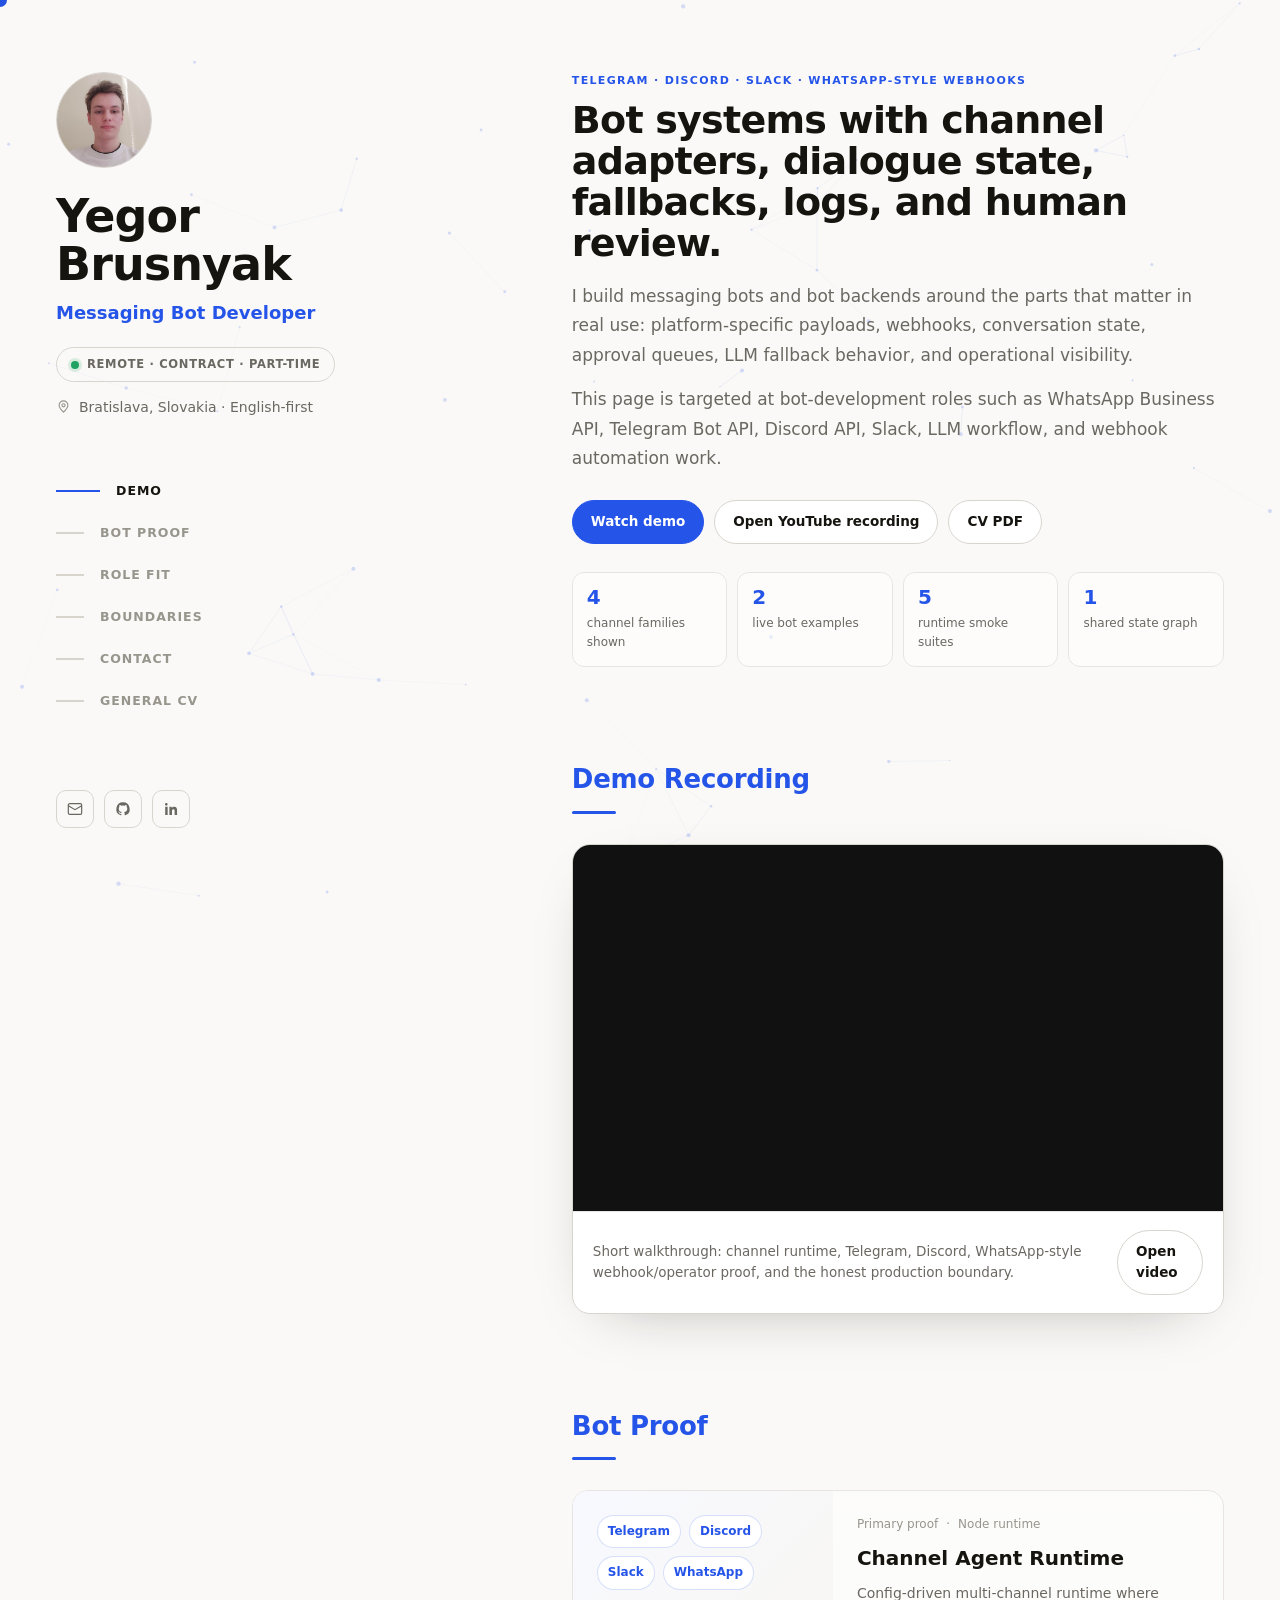
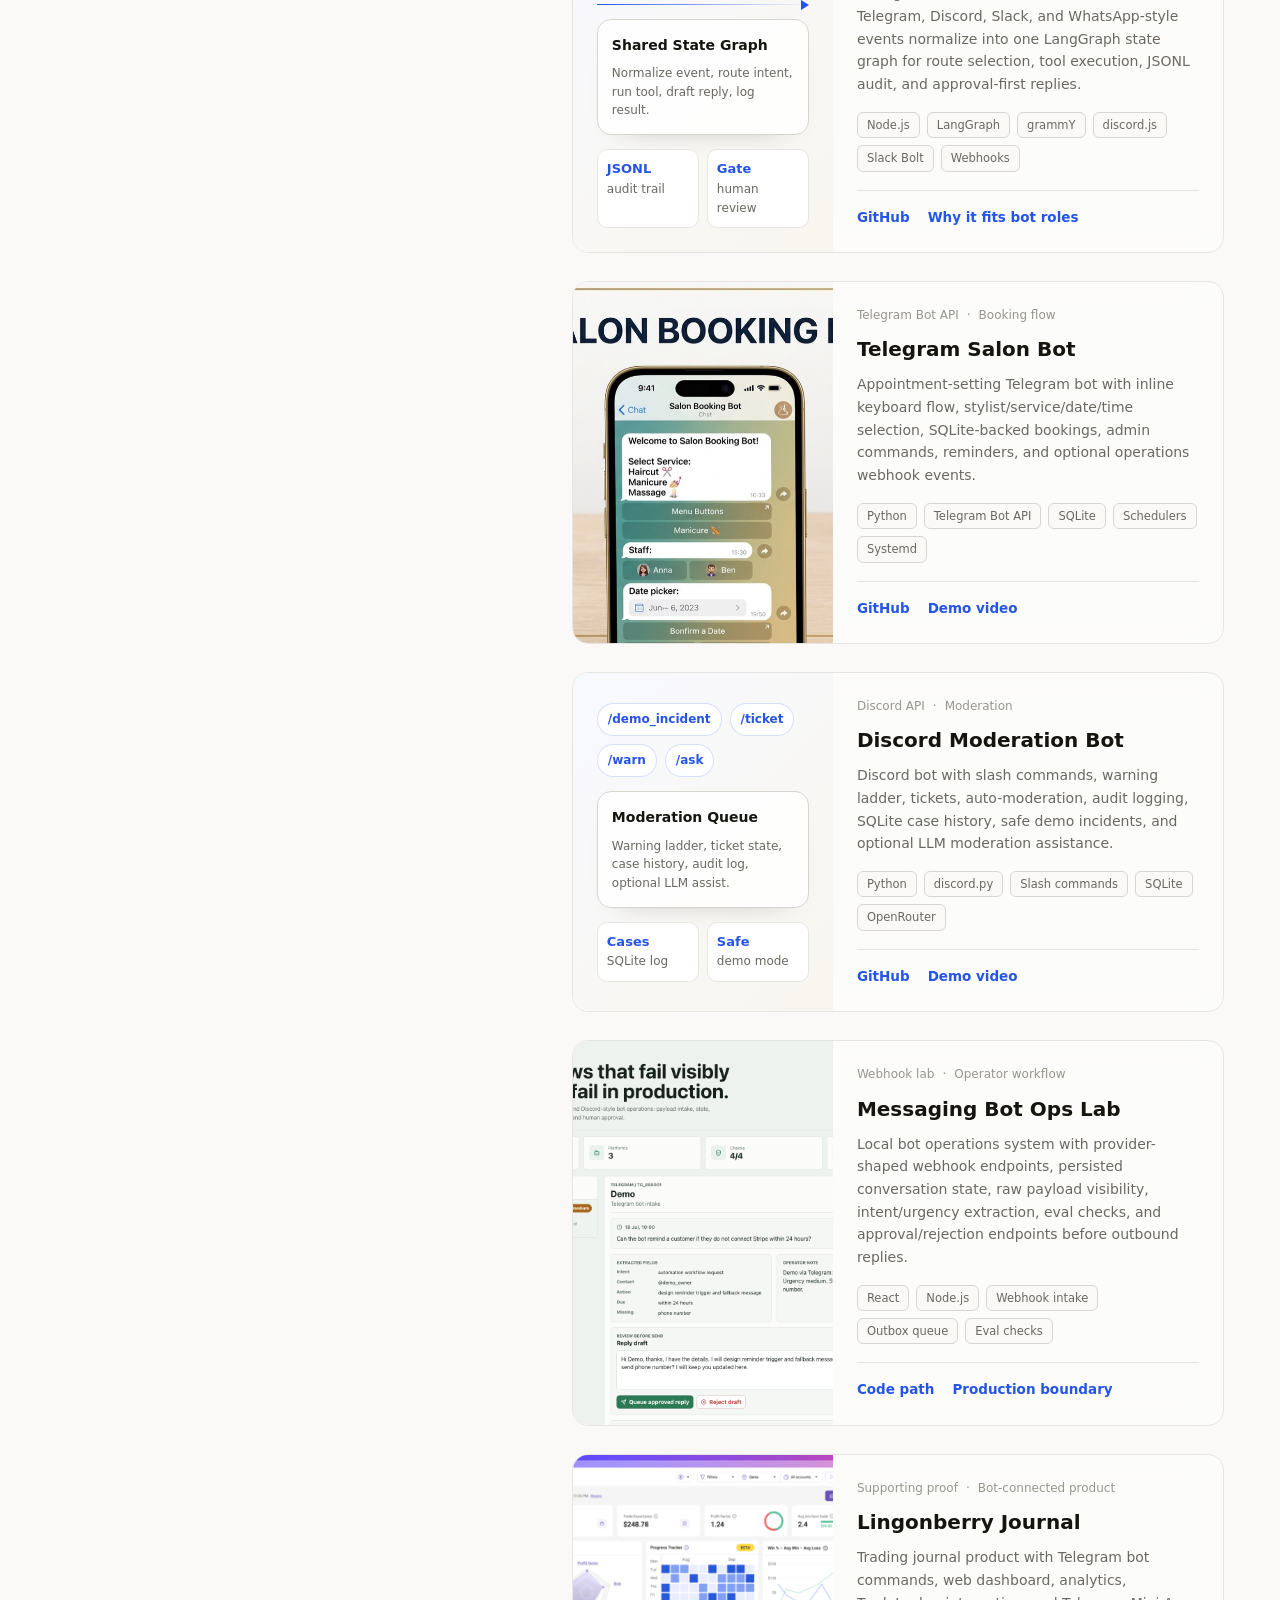
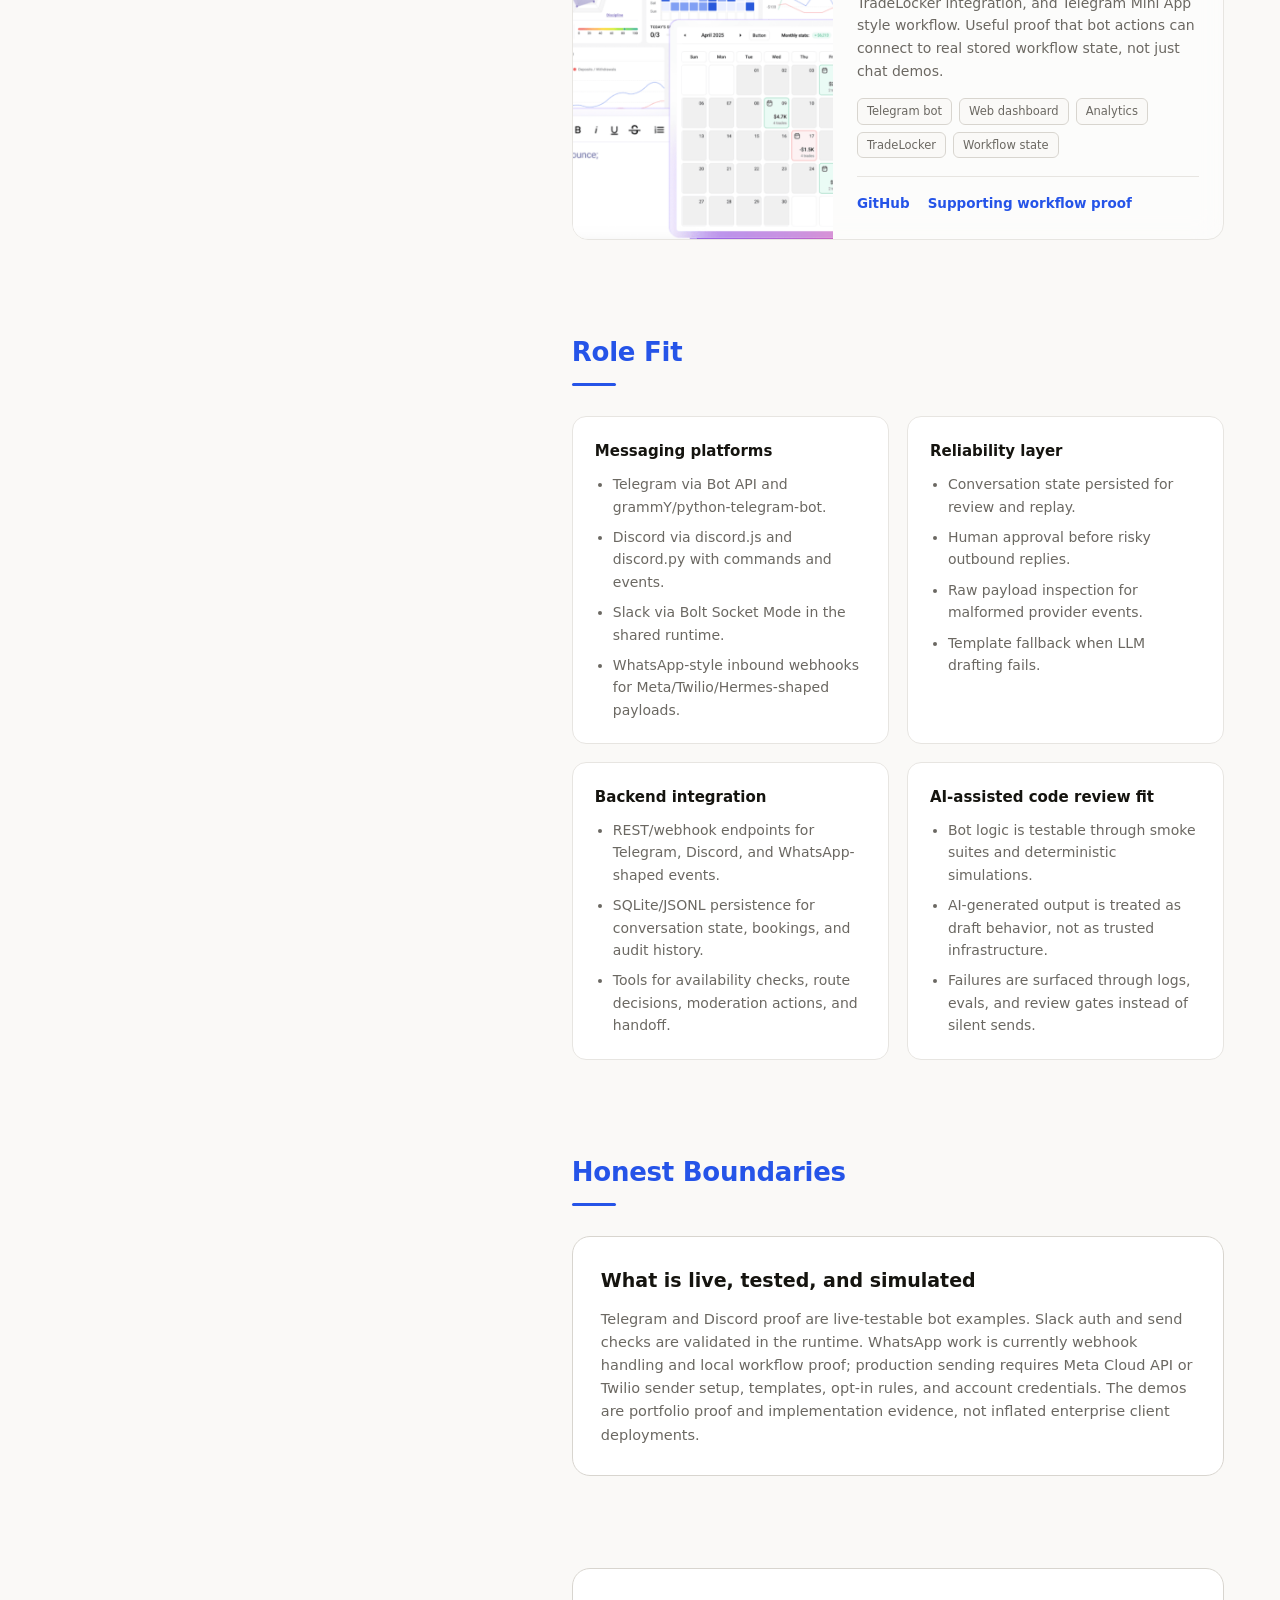
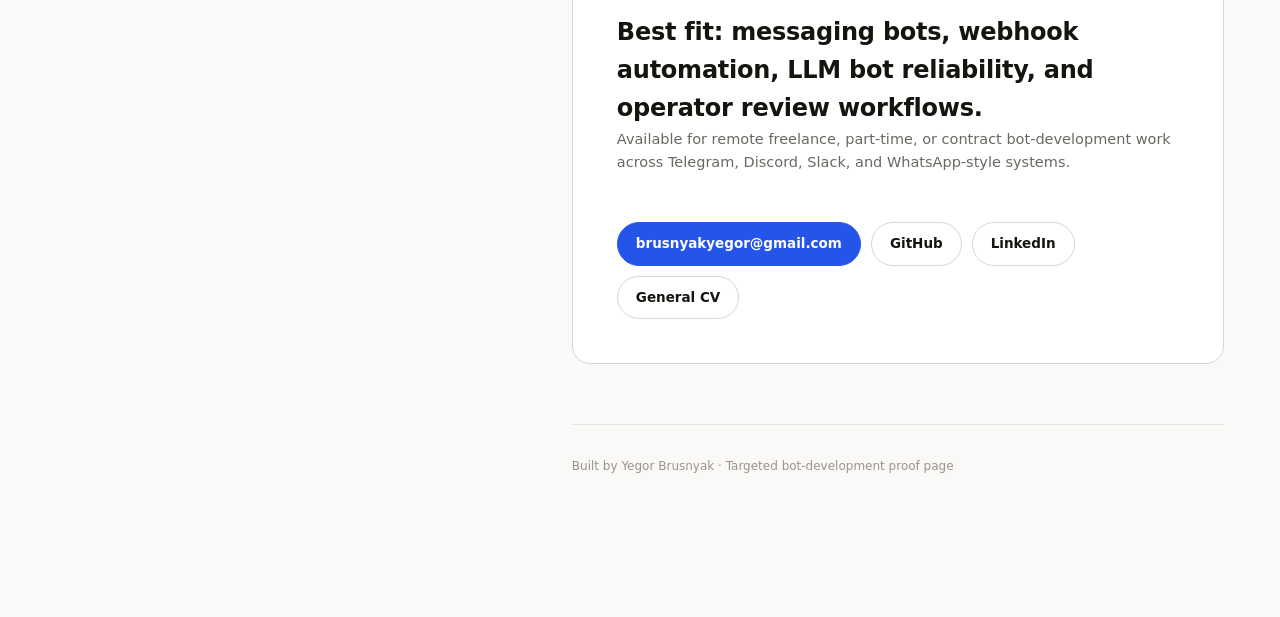
==== commit 7c0edbcf: "Use salon bot visual on proof page" ====
--- a/bot/index.html
+++ b/bot/index.html
@@ -247,7 +247,7 @@
           </article>
 
           <article class="project-card">
-            <div class="project-media"><img src="../assets/bot/telegram-salon.jpg" alt="Telegram Salon Bot booking flow"></div>
+            <div class="project-media"><img src="../assets/bot/telegram-salon-visual.jpg" alt="Generated visual of Telegram Salon Bot booking flow"></div>
             <div class="project-body">
               <div class="project-meta"><span>Telegram Bot API</span><span>·</span><span>Booking flow</span></div>
               <h3>Telegram Salon Bot</h3>
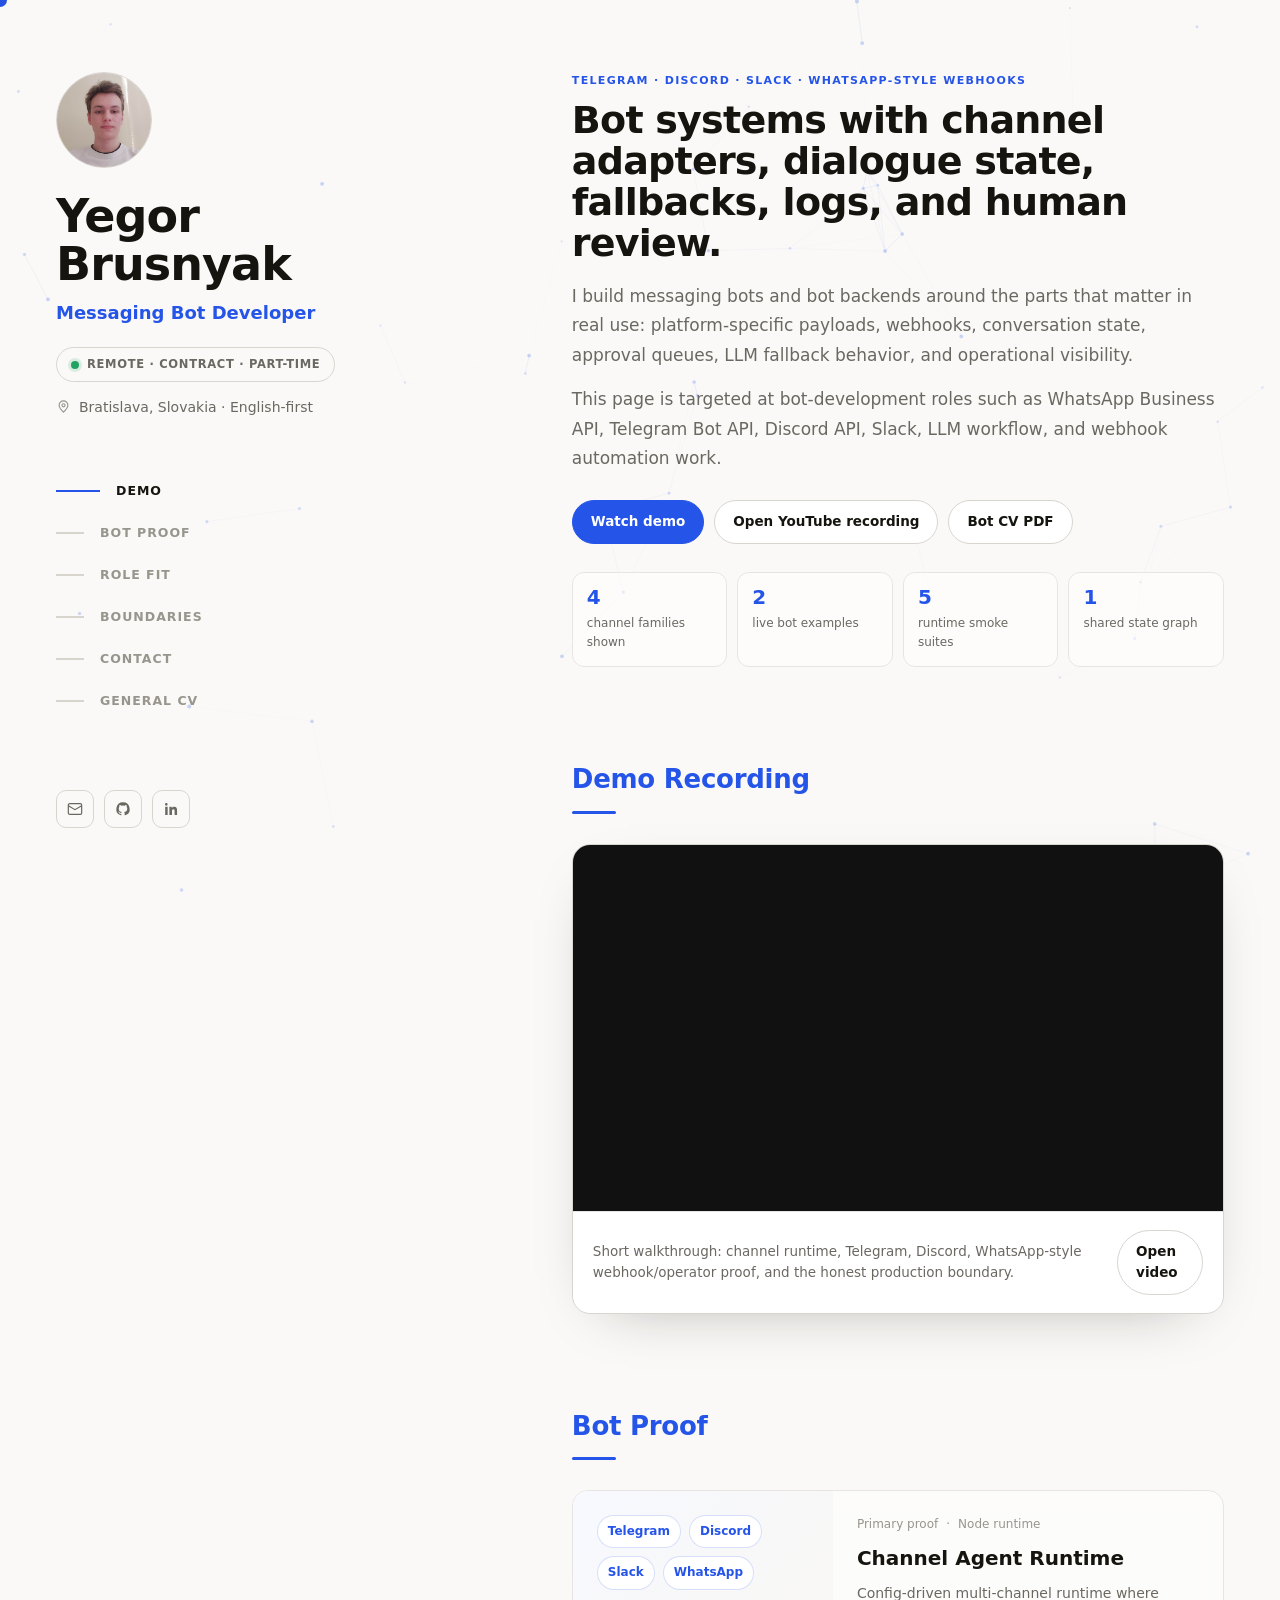
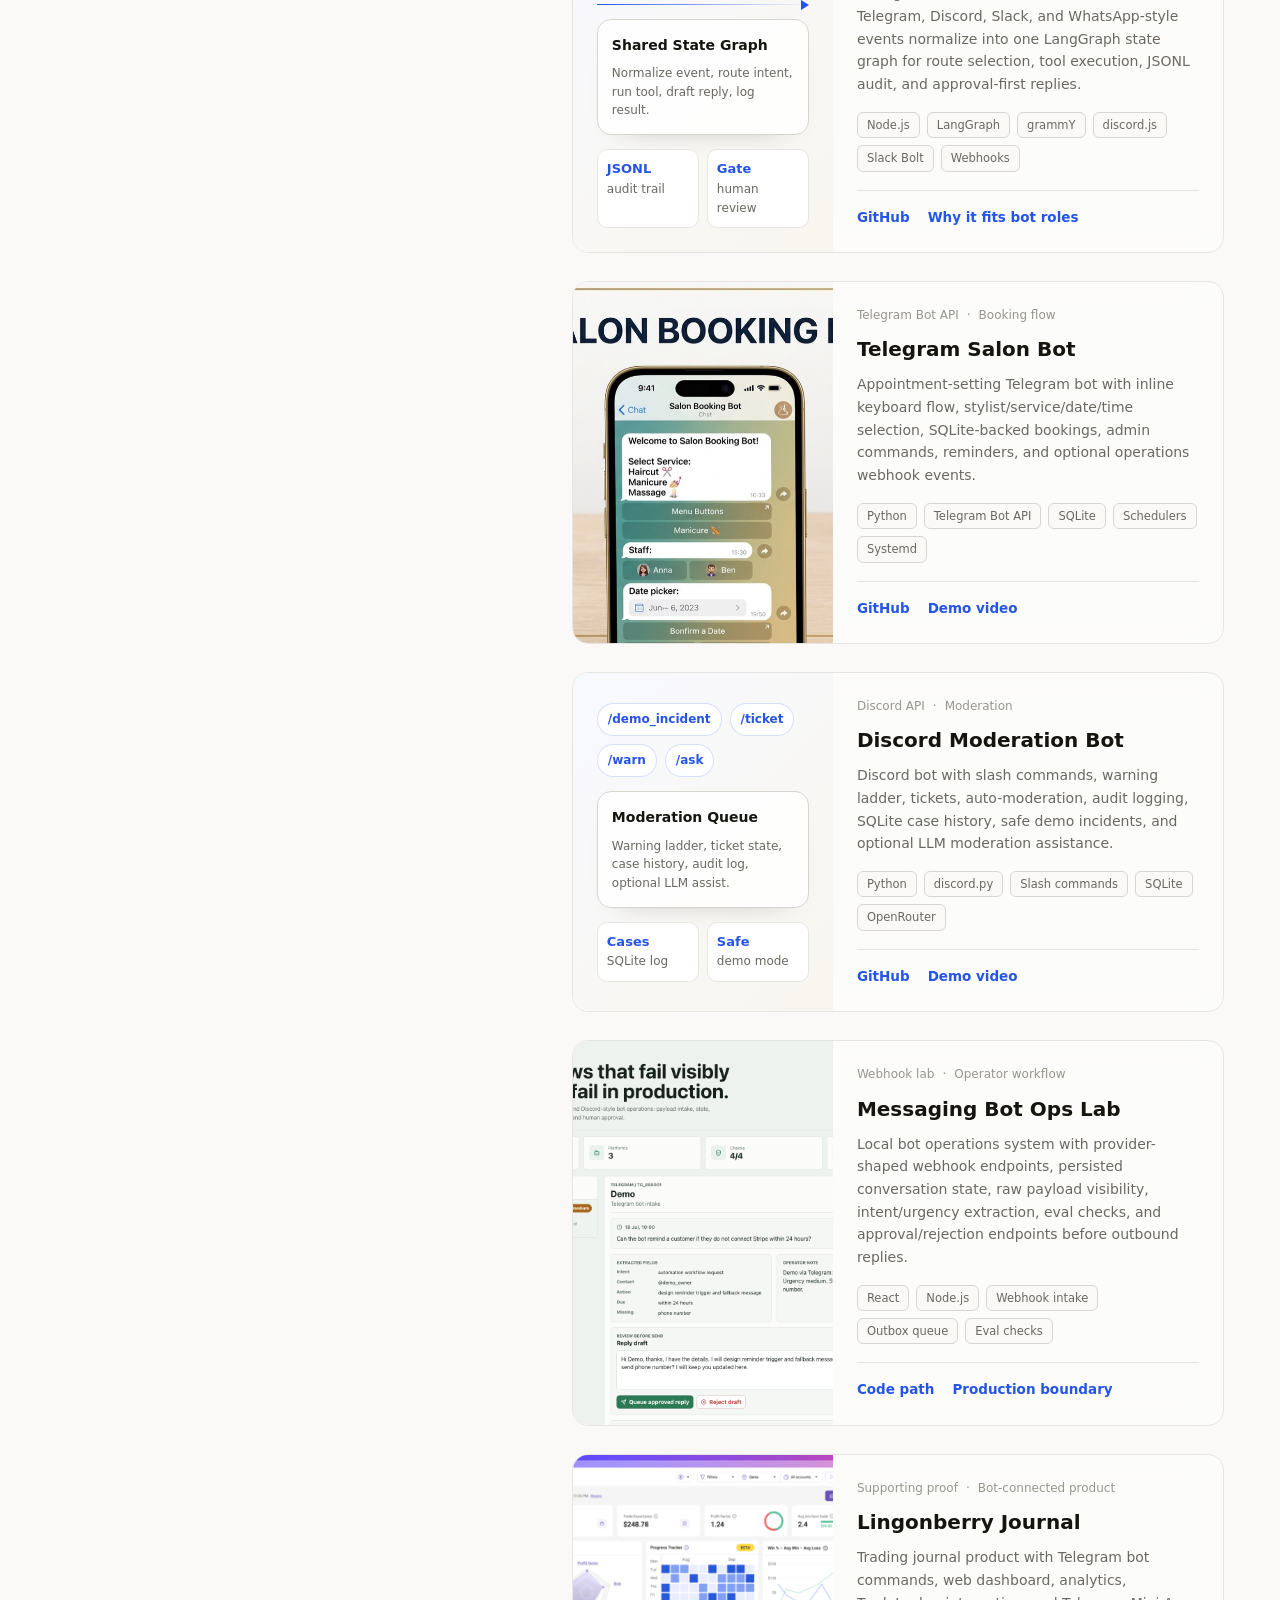
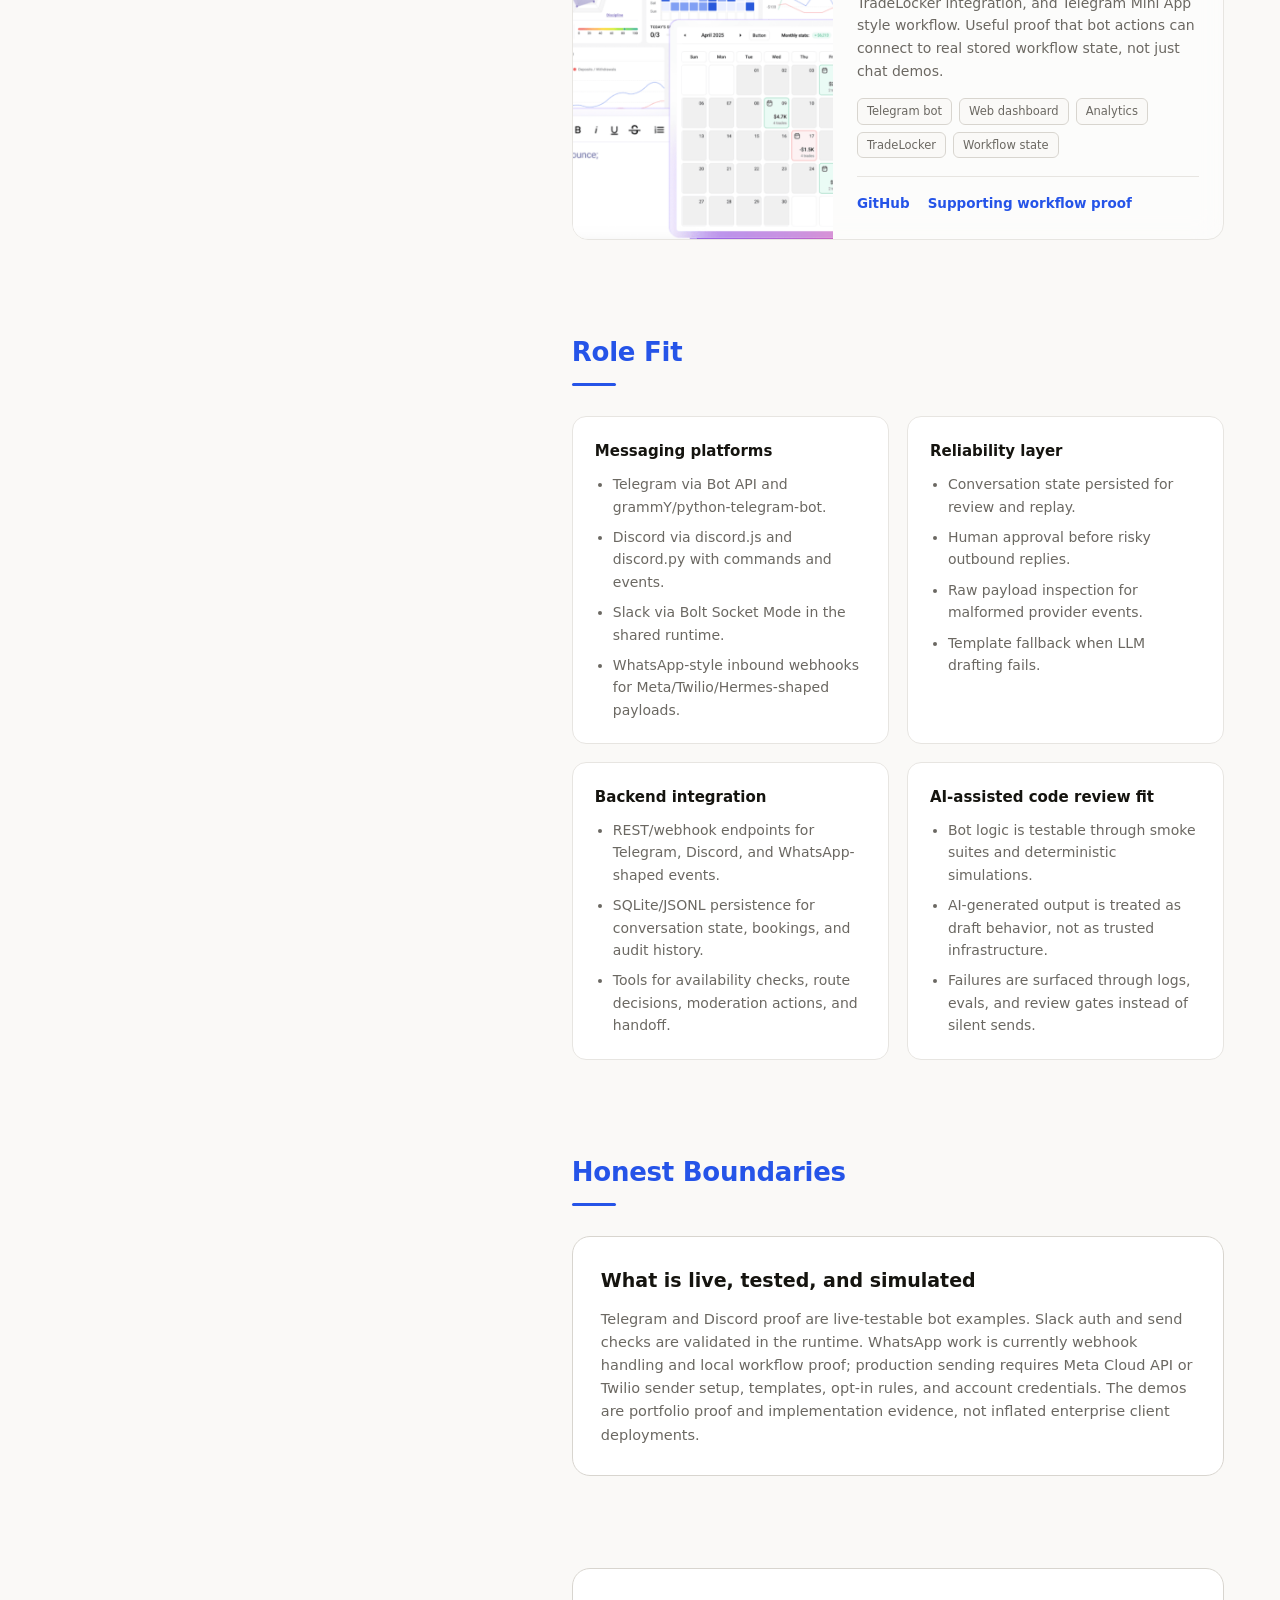
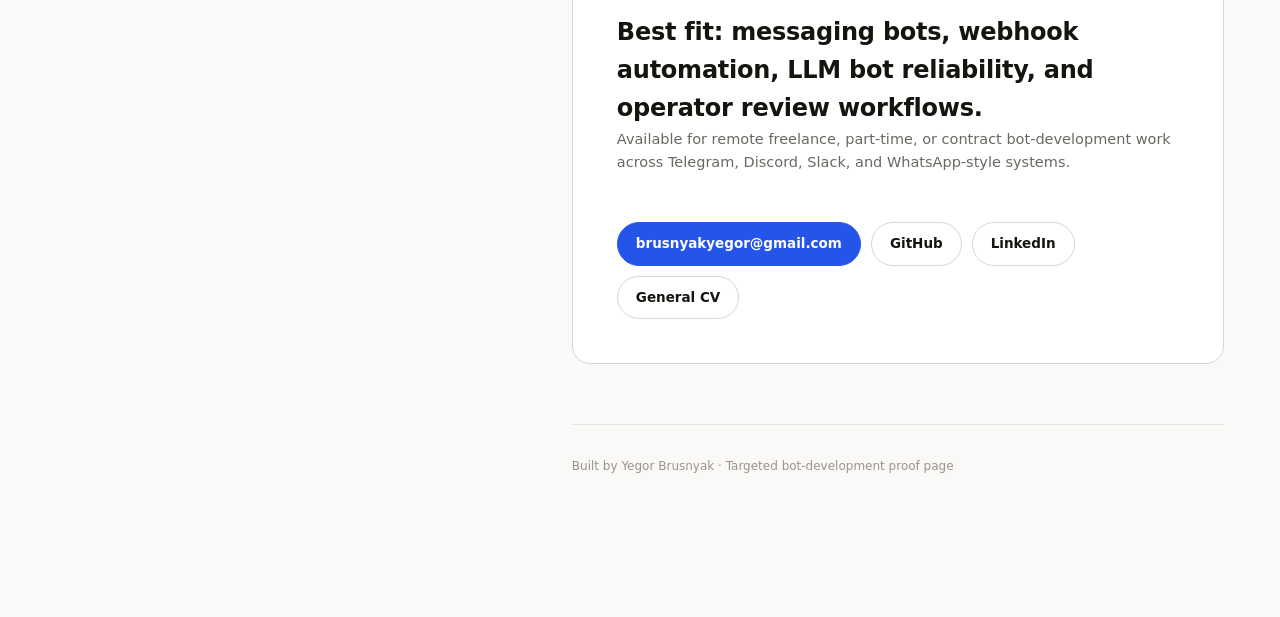
==== commit aae3ed4e: "Add bot-specific CV PDF" ====
--- a/bot/index.html
+++ b/bot/index.html
@@ -9,6 +9,7 @@
 <meta property="og:image" content="../assets/bot/messaging-ops-desktop.png">
 <meta name="theme-color" content="#faf9f7">
 <link rel="icon" href="data:,">
+<link rel="stylesheet" href="../assets/cv-framework.css">
 <title>Yegor Brusnyak - Messaging Bot Developer</title>
 <style>
   :root{
@@ -27,14 +28,9 @@
   }
   *{box-sizing:border-box}
   html{scroll-behavior:smooth}
-  body{margin:0;min-height:100vh;background:var(--bg);color:var(--text);font-family:var(--sans);line-height:1.6;-webkit-font-smoothing:antialiased;cursor:none}
+  body{margin:0;min-height:100vh;background:var(--bg);color:var(--text);font-family:var(--sans);line-height:1.6;-webkit-font-smoothing:antialiased}
   a{color:inherit;text-decoration:none}
   p,h1,h2,h3{margin:0}
-  #bg-canvas{position:fixed;inset:0;width:100%;height:100%;z-index:0;pointer-events:none}
-  #cursor-dot{position:fixed;top:0;left:0;width:14px;height:14px;border-radius:50%;background:var(--accent);pointer-events:none;z-index:9999;transform:translate(-50%,-50%);transition:transform .12s ease-out;mix-blend-mode:multiply}
-  @media (hover:none){body{cursor:auto}#cursor-dot{display:none}}
-  .cursor-ripple{position:fixed;top:0;left:0;width:14px;height:14px;border-radius:50%;border:1.5px solid var(--accent);pointer-events:none;z-index:9998;transform:translate(-50%,-50%);animation:ripple .5s ease-out forwards}
-  @keyframes ripple{from{width:14px;height:14px;opacity:.7}to{width:46px;height:46px;opacity:0}}
   .page{max-width:1440px;margin:0 auto;padding:0 56px;position:relative;z-index:1}
   .layout{display:flex;gap:72px}
   aside.sidebar{width:38%;min-width:320px;flex-shrink:0;position:sticky;top:0;align-self:flex-start;height:100vh;padding:72px 0;display:flex;flex-direction:column;justify-content:space-between}
@@ -180,7 +176,7 @@
         <div class="hero-actions">
           <a class="pill primary" href="#demo">Watch demo</a>
           <a class="pill" href="https://youtu.be/hBkcg5dF5OI" target="_blank" rel="noopener">Open YouTube recording</a>
-          <a class="pill" href="../assets/yegor-brusnyak-cv.pdf" target="_blank" rel="noopener">CV PDF</a>
+          <a class="pill" href="../assets/yegor-brusnyak-bot-cv.pdf" target="_blank" rel="noopener">Bot CV PDF</a>
         </div>
         <div class="proof-strip" aria-label="Proof summary">
           <div class="proof-stat"><strong>4</strong><span>channel families shown</span></div>
@@ -396,119 +392,6 @@
     </main>
   </div>
 </div>
-<script>
-  const cursorDot = document.getElementById('cursor-dot');
-  let mouseX = window.innerWidth / 2;
-  let mouseY = window.innerHeight / 2;
-
-  window.addEventListener('mousemove', (event) => {
-    mouseX = event.clientX;
-    mouseY = event.clientY;
-    cursorDot.style.left = `${mouseX}px`;
-    cursorDot.style.top = `${mouseY}px`;
-  }, { passive: true });
-
-  window.addEventListener('mousedown', () => {
-    cursorDot.style.transform = 'translate(-50%,-50%) scale(.72)';
-    const ripple = document.createElement('span');
-    ripple.className = 'cursor-ripple';
-    ripple.style.left = `${mouseX}px`;
-    ripple.style.top = `${mouseY}px`;
-    document.body.appendChild(ripple);
-    window.setTimeout(() => ripple.remove(), 520);
-  });
-
-  window.addEventListener('mouseup', () => {
-    cursorDot.style.transform = 'translate(-50%,-50%) scale(1)';
-  });
-
-  const canvas = document.getElementById('bg-canvas');
-  const ctx = canvas.getContext('2d');
-  let particles = [];
-
-  function resizeCanvas() {
-    const ratio = window.devicePixelRatio || 1;
-    canvas.width = Math.floor(window.innerWidth * ratio);
-    canvas.height = Math.floor(window.innerHeight * ratio);
-    canvas.style.width = `${window.innerWidth}px`;
-    canvas.style.height = `${window.innerHeight}px`;
-    ctx.setTransform(ratio, 0, 0, ratio, 0, 0);
-  }
-
-  function makeParticles() {
-    const count = Math.min(70, Math.max(36, Math.floor(window.innerWidth / 22)));
-    particles = Array.from({ length: count }, () => ({
-      x: Math.random() * window.innerWidth,
-      y: Math.random() * window.innerHeight,
-      vx: (Math.random() - .5) * .22,
-      vy: (Math.random() - .5) * .22,
-      r: Math.random() * 1.5 + .7
-    }));
-  }
-
-  function drawBackground() {
-    ctx.clearRect(0, 0, window.innerWidth, window.innerHeight);
-    particles.forEach((p) => {
-      p.x += p.vx;
-      p.y += p.vy;
-      if (p.x < -20) p.x = window.innerWidth + 20;
-      if (p.x > window.innerWidth + 20) p.x = -20;
-      if (p.y < -20) p.y = window.innerHeight + 20;
-      if (p.y > window.innerHeight + 20) p.y = -20;
-
-      ctx.beginPath();
-      ctx.arc(p.x, p.y, p.r, 0, Math.PI * 2);
-      ctx.fillStyle = 'rgba(37,84,232,.18)';
-      ctx.fill();
-    });
-
-    for (let i = 0; i < particles.length; i += 1) {
-      for (let j = i + 1; j < particles.length; j += 1) {
-        const a = particles[i];
-        const b = particles[j];
-        const dx = a.x - b.x;
-        const dy = a.y - b.y;
-        const dist = Math.sqrt(dx * dx + dy * dy);
-        if (dist < 120) {
-          ctx.strokeStyle = `rgba(37,84,232,${(1 - dist / 120) * .08})`;
-          ctx.lineWidth = 1;
-          ctx.beginPath();
-          ctx.moveTo(a.x, a.y);
-          ctx.lineTo(b.x, b.y);
-          ctx.stroke();
-        }
-      }
-    }
-
-    requestAnimationFrame(drawBackground);
-  }
-
-  resizeCanvas();
-  makeParticles();
-  drawBackground();
-  window.addEventListener('resize', () => {
-    resizeCanvas();
-    makeParticles();
-  });
-
-  const sectionLinks = [...document.querySelectorAll('.side-nav a[href^="#"]')];
-  const sections = sectionLinks
-    .map((link) => document.querySelector(link.getAttribute('href')))
-    .filter(Boolean);
-
-  function setActiveSection() {
-    const current = sections.reduce((active, section) => {
-      const rect = section.getBoundingClientRect();
-      return rect.top <= 160 ? section.id : active;
-    }, sections[0]?.id);
-
-    sectionLinks.forEach((link) => {
-      link.classList.toggle('active', link.getAttribute('href') === `#${current}`);
-    });
-  }
-
-  setActiveSection();
-  window.addEventListener('scroll', setActiveSection, { passive: true });
-</script>
+<script src="../assets/cv-framework.js"></script>
 </body>
 </html>
--- a/assets/cv-framework.css
+++ b/assets/cv-framework.css
@@ -0,0 +1,20 @@
+body{cursor:none}
+#bg-canvas{position:fixed;inset:0;width:100%;height:100%;z-index:0;pointer-events:none}
+#cursor-dot{
+  position:fixed;top:0;left:0;width:14px;height:14px;border-radius:50%;
+  background:var(--accent);pointer-events:none;z-index:9999;
+  transform:translate(-50%,-50%);
+  transition:transform .12s ease-out;
+  mix-blend-mode:multiply;
+}
+.cursor-ripple{
+  position:fixed;top:0;left:0;width:14px;height:14px;border-radius:50%;
+  border:1.5px solid var(--accent);pointer-events:none;z-index:9998;
+  transform:translate(-50%,-50%);
+  animation:ripple .5s ease-out forwards;
+}
+@keyframes ripple{
+  from{width:14px;height:14px;opacity:.7}
+  to{width:46px;height:46px;opacity:0}
+}
+@media (hover:none){body{cursor:auto}#cursor-dot{display:none}}
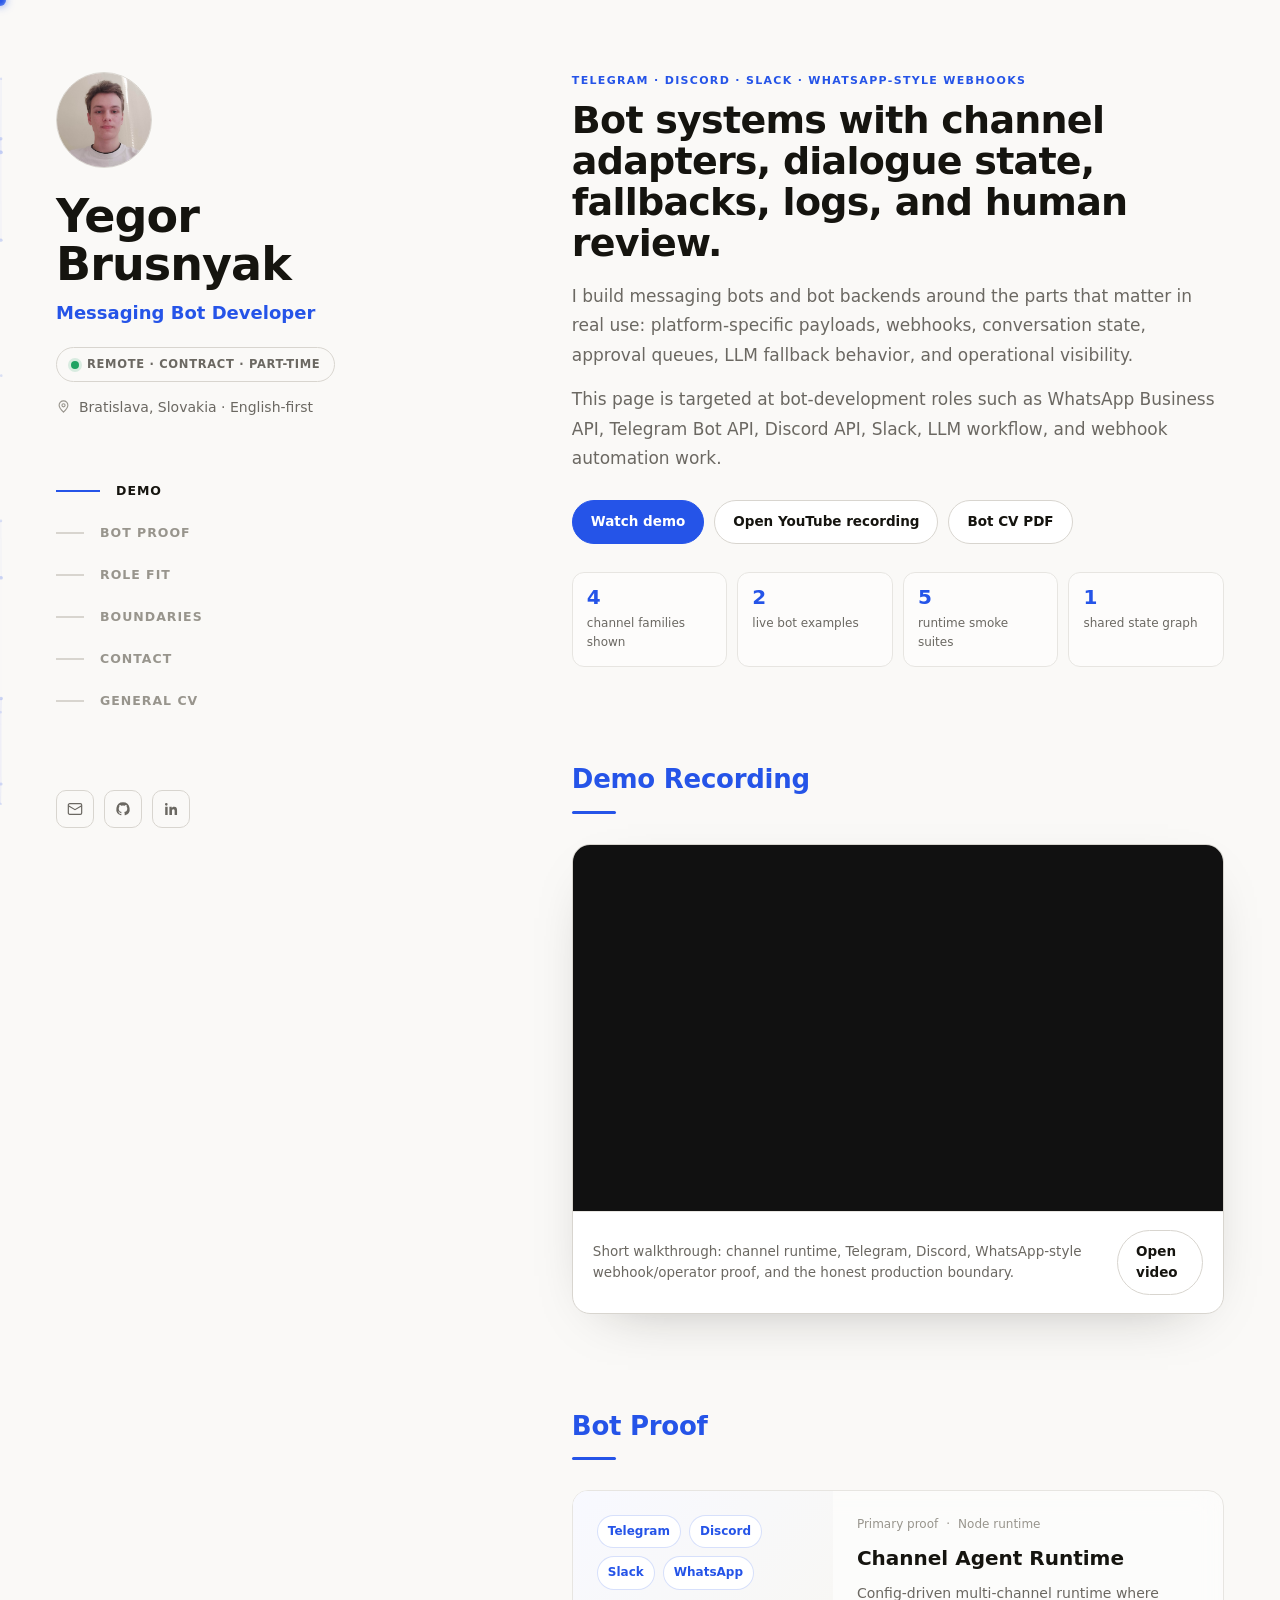
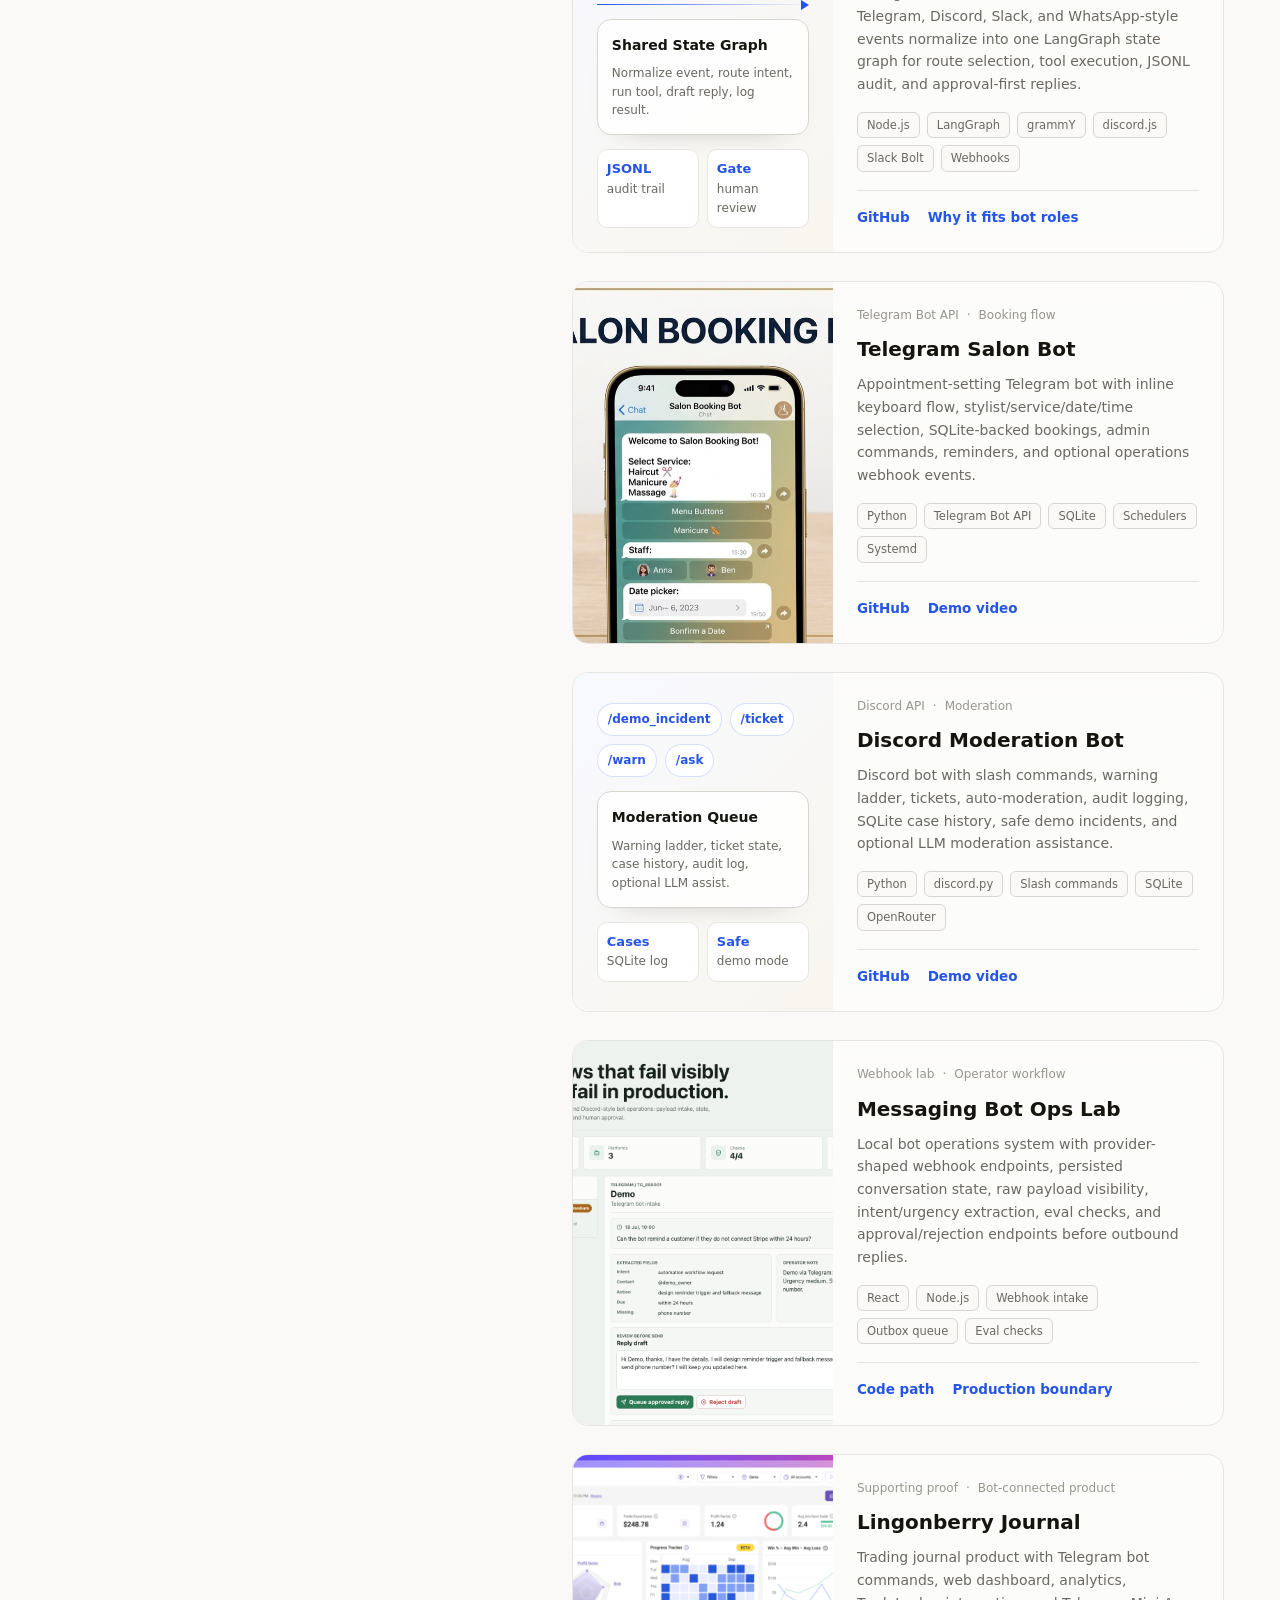
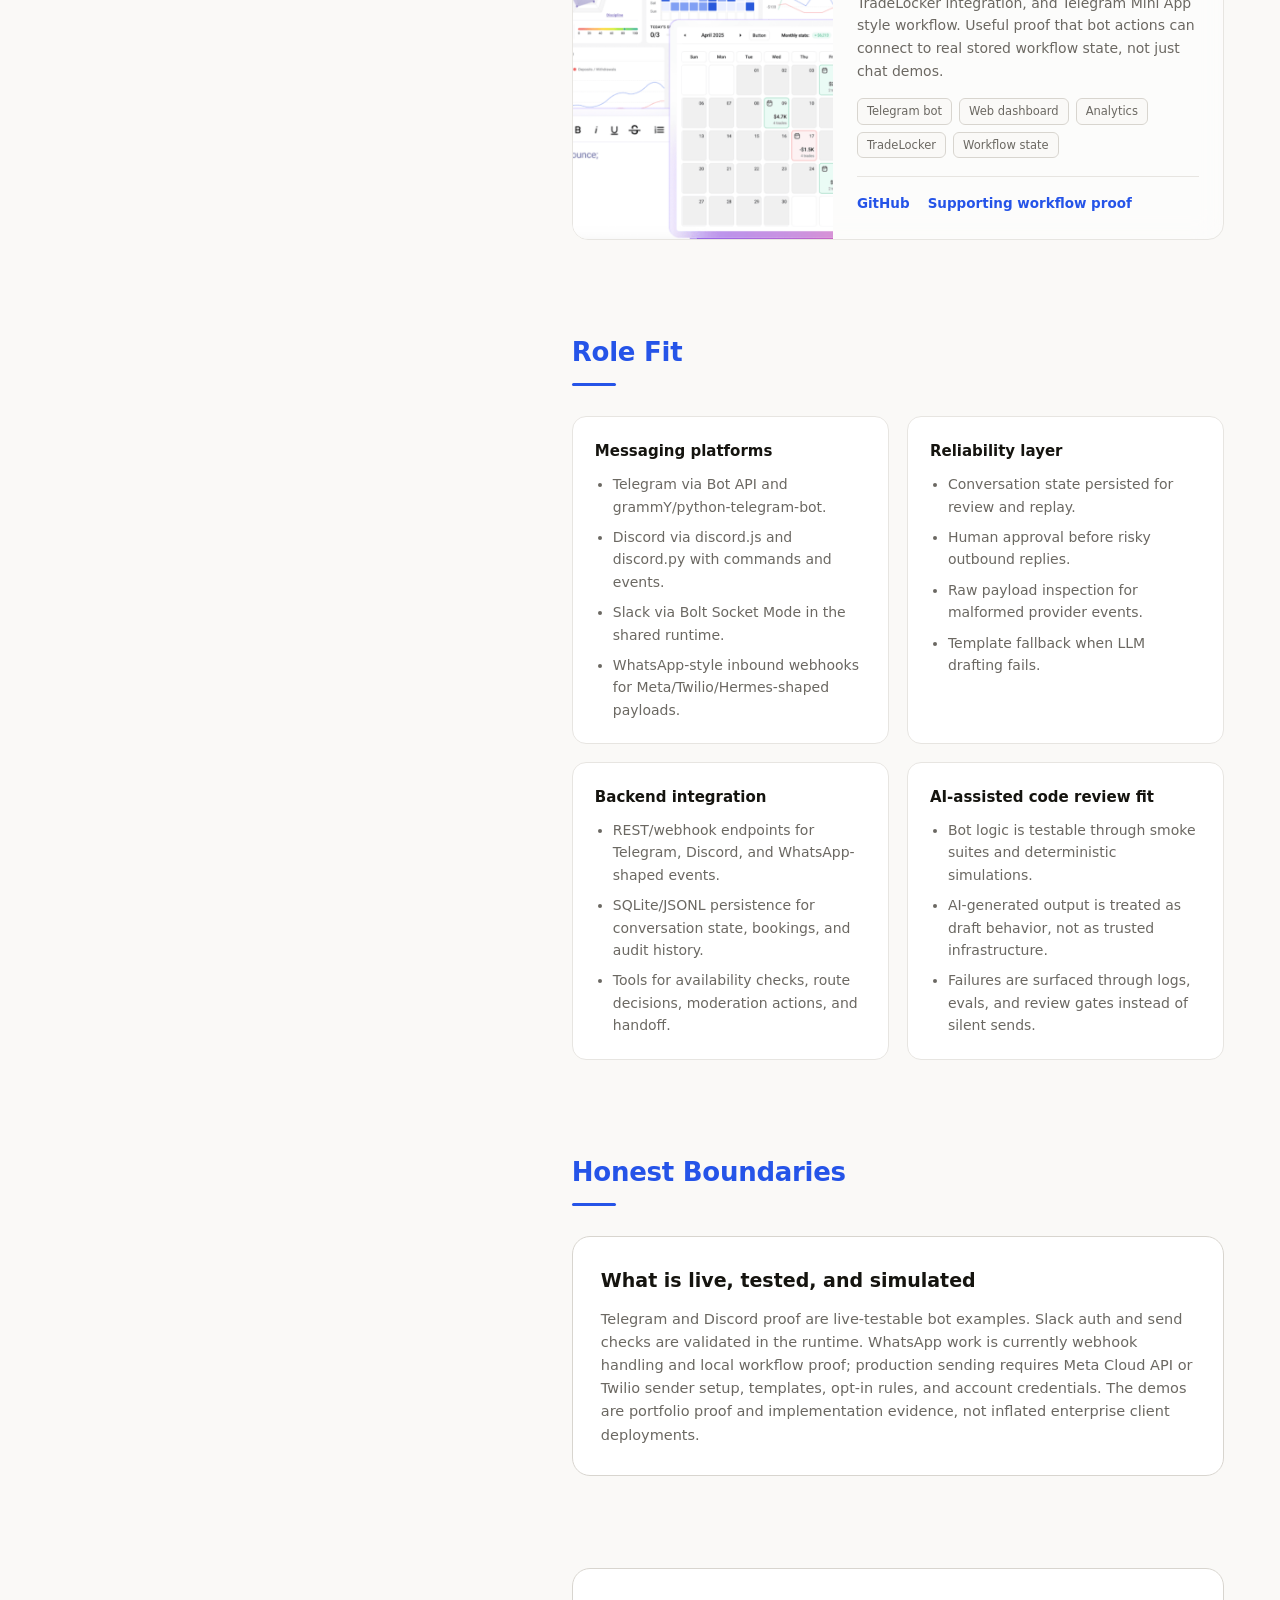
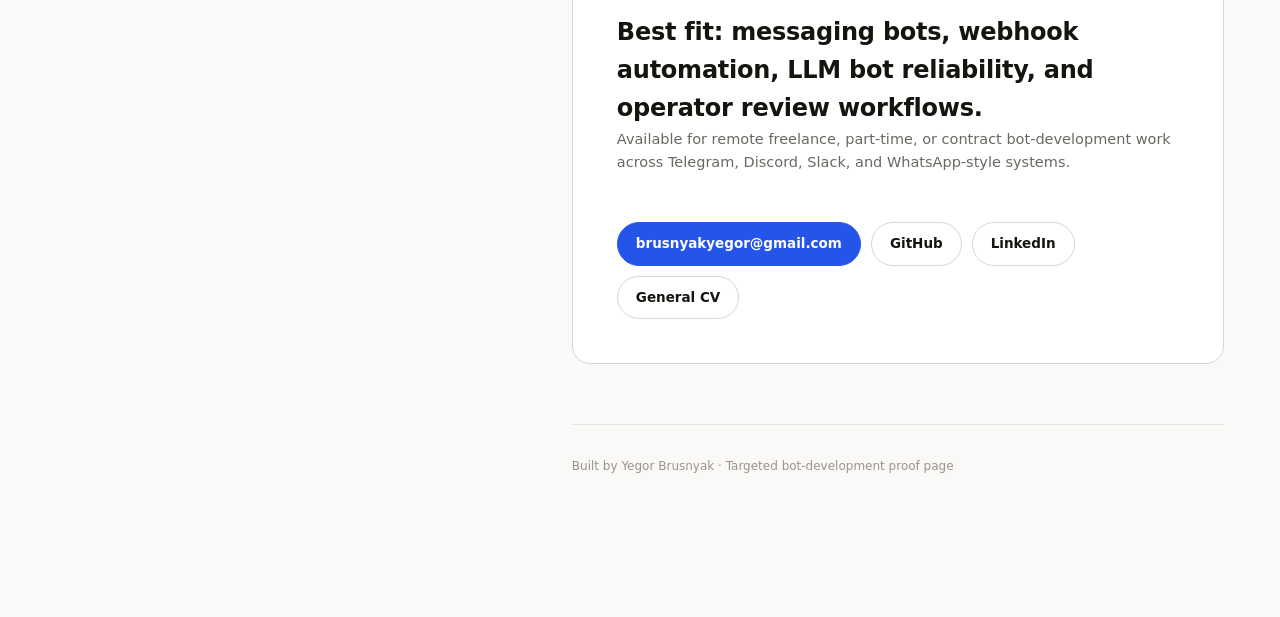
==== commit 42b88273: "init: CV site with particle background, custom cursor, and PDF release pipeline" ====
--- a/bot/index.html
+++ b/bot/index.html
@@ -113,6 +113,72 @@
   .contact-card h2{font-size:24px;font-weight:800;max-width:34ch;letter-spacing:-0.01em}
   .contact-card p{color:var(--muted);font-size:14.5px}
   footer.foot{color:var(--soft);font-size:12px;padding-top:32px;border-top:1px solid var(--border)}
+  @media print{
+    *{background:transparent!important;box-shadow:none!important;text-shadow:none!important}
+    body{background:#fff!important;color:#000!important;padding:0!important;font-size:11px!important;line-height:1.45!important}
+    .page{max-width:100%!important;padding:0!important;margin:0!important}
+    .layout{display:block!important;gap:0!important}
+
+    #bg-canvas,#cursor-dot,
+    nav.side-nav,.project-links a svg,.icon-row,
+    .status-pill,.project-media img{display:none!important}
+
+    aside.sidebar{position:static!important;width:100%!important;min-width:0!important;height:auto!important;padding:0 0 8px!important;display:block!important;border-bottom:2px solid #000!important;margin-bottom:14px!important}
+    aside.sidebar h1.name{font-size:22px!important;margin-top:0!important}
+    aside.sidebar p.role{font-size:13px!important;margin-top:4px!important;color:#555!important}
+    aside.sidebar .loc-row{font-size:10px!important;margin-top:4px!important}
+
+    main.content{width:100%!important;padding:0!important}
+    section{padding-bottom:14px!important}
+    section:last-of-type{padding-bottom:0!important}
+    .section-head{margin-bottom:10px!important}
+    h2.section-title{font-size:14px!important;color:#000!important}
+    .eyebrow{font-size:9px!important;color:#555!important}
+
+    .hero h2{font-size:18px!important;margin-bottom:8px!important}
+    .hero p.lede{font-size:10.5px!important;color:#333!important}
+    .hero-actions{display:none!important}
+    .proof-strip{grid-template-columns:repeat(4,1fr)!important;gap:6px!important;margin-top:10px!important}
+    .proof-stat{border:1px solid #ccc!important;padding:6px!important;border-radius:0!important}
+    .proof-stat strong{font-size:14px!important}
+    .proof-stat span{font-size:9px!important}
+
+    .video-frame{display:none!important}
+    .project-grid{display:block!important;gap:0!important}
+    .project-card{display:block!important;grid-template-columns:none!important;border:none!important;border-radius:0!important;background:none!important;backdrop-filter:none!important;padding:8px 0!important;border-bottom:1px solid #ccc!important;margin-bottom:0!important;break-inside:avoid;page-break-inside:avoid}
+    .project-card:last-of-type{border-bottom:none!important}
+    .project-card:hover{transform:none!important;box-shadow:none!important}
+    .project-media{display:none!important}
+    .project-body{padding:0!important}
+    .project-meta{font-size:9px!important;color:#666!important;margin-bottom:2px!important}
+    .project-body h3{font-size:13px!important}
+    .project-body p.desc{font-size:10.5px!important;color:#333!important;margin-top:3px!important}
+    .tags{display:none!important}
+    .project-links{border-top:none!important;margin-top:4px!important;padding-top:0!important}
+    .project-links a{font-size:9.5px!important;color:#333!important}
+
+    .matrix{grid-template-columns:1fr 1fr!important;gap:10px!important}
+    .matrix-card{border:1px solid #ccc!important;padding:10px!important;border-radius:0!important}
+    .matrix-card h3{font-size:11px!important}
+    .matrix-card p,.matrix-card li{font-size:10px!important;color:#333!important}
+    .matrix-card ul{gap:3px!important}
+
+    .boundary{border:1px solid #ccc!important;padding:12px!important;border-radius:0!important}
+    .boundary h3{font-size:12px!important}
+    .boundary p{font-size:10px!important;color:#333!important}
+
+    .contact-card{border:1px solid #000!important;padding:14px!important;border-radius:0!important}
+    .contact-card h2{font-size:13px!important}
+    .contact-card p{font-size:10px!important;color:#333!important}
+    .contact-card .hero-actions{display:block!important}
+    .contact-card .hero-actions a.pill{display:inline!important;border:none!important;padding:0!important;font-size:10px!important;color:#333!important;background:none!important}
+    .contact-card .hero-actions a.pill:not(:last-child):after{content:", "}
+
+    footer.foot{display:none!important}
+    a{color:#000!important;text-decoration:none!important}
+    @page{margin:15mm 12mm}
+  }
+
   @media (max-width:960px){
     .page{padding:0 20px}
     .layout{flex-direction:column;gap:0}
--- a/assets/cv-framework.css
+++ b/assets/cv-framework.css
@@ -1,20 +1,23 @@
 body{cursor:none}
-#bg-canvas{position:fixed;inset:0;width:100%;height:100%;z-index:0;pointer-events:none}
+a,button{cursor:none}
+.pdf-download,.theme-toggle{cursor:none}
+#bg-canvas{position:fixed;inset:0;width:100%;height:100%;z-index:-1;pointer-events:none;top:0;left:0}
 #cursor-dot{
-  position:fixed;top:0;left:0;width:14px;height:14px;border-radius:50%;
-  background:var(--accent);pointer-events:none;z-index:9999;
+  position:fixed;top:0;left:0;width:12px;height:12px;border-radius:50%;
+  background:var(--accent);pointer-events:none;z-index:99999;
   transform:translate(-50%,-50%);
-  transition:transform .12s ease-out;
-  mix-blend-mode:multiply;
+  transition:transform .08s ease-out;
+  box-shadow:0 0 8px rgba(37,84,232,0.6),inset 0 0 4px rgba(255,255,255,0.4);
+  opacity:1;visibility:visible;
 }
 .cursor-ripple{
-  position:fixed;top:0;left:0;width:14px;height:14px;border-radius:50%;
-  border:1.5px solid var(--accent);pointer-events:none;z-index:9998;
+  position:fixed;top:0;left:0;width:16px;height:16px;border-radius:50%;
+  border:2px solid var(--accent);pointer-events:none;z-index:9998;
   transform:translate(-50%,-50%);
-  animation:ripple .5s ease-out forwards;
+  animation:ripple .65s ease-out forwards;
 }
 @keyframes ripple{
-  from{width:14px;height:14px;opacity:.7}
-  to{width:46px;height:46px;opacity:0}
+  from{width:16px;height:16px;opacity:.8}
+  to{width:132px;height:132px;opacity:0}
 }
 @media (hover:none){body{cursor:auto}#cursor-dot{display:none}}
